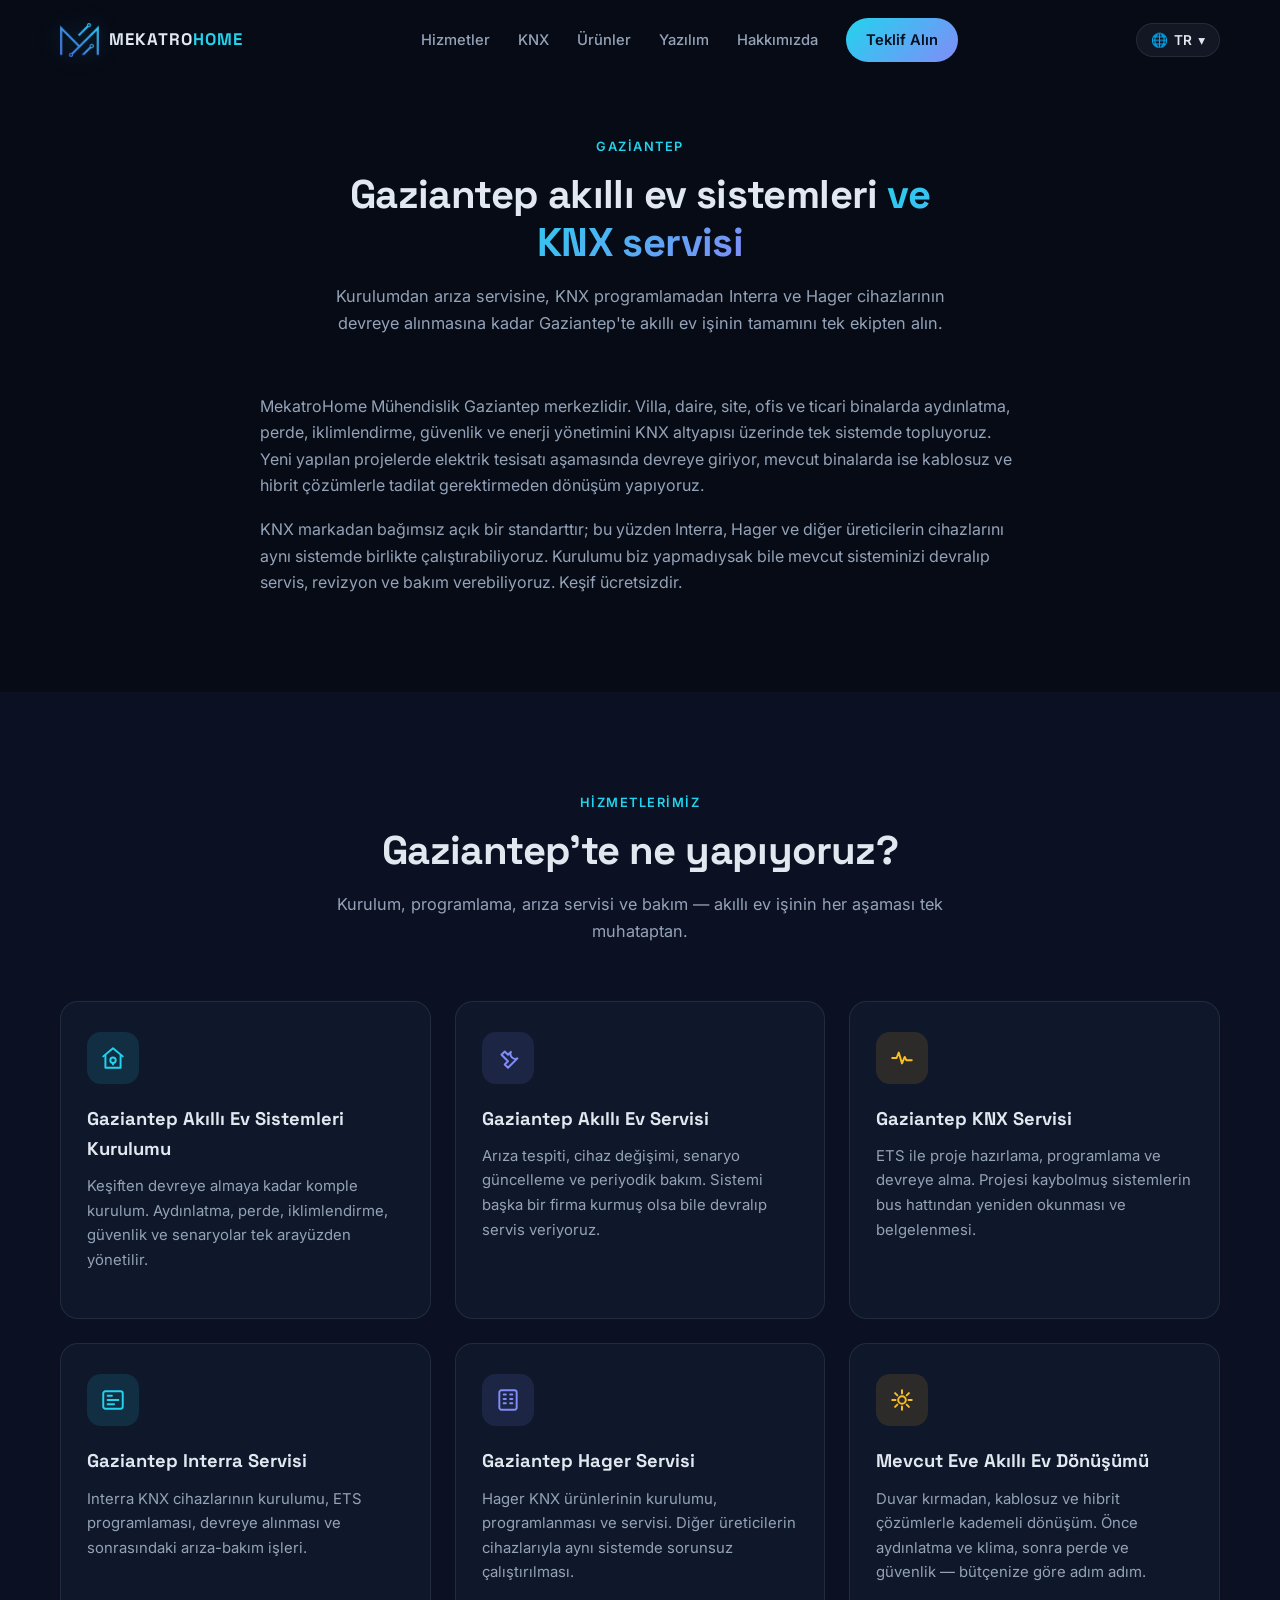
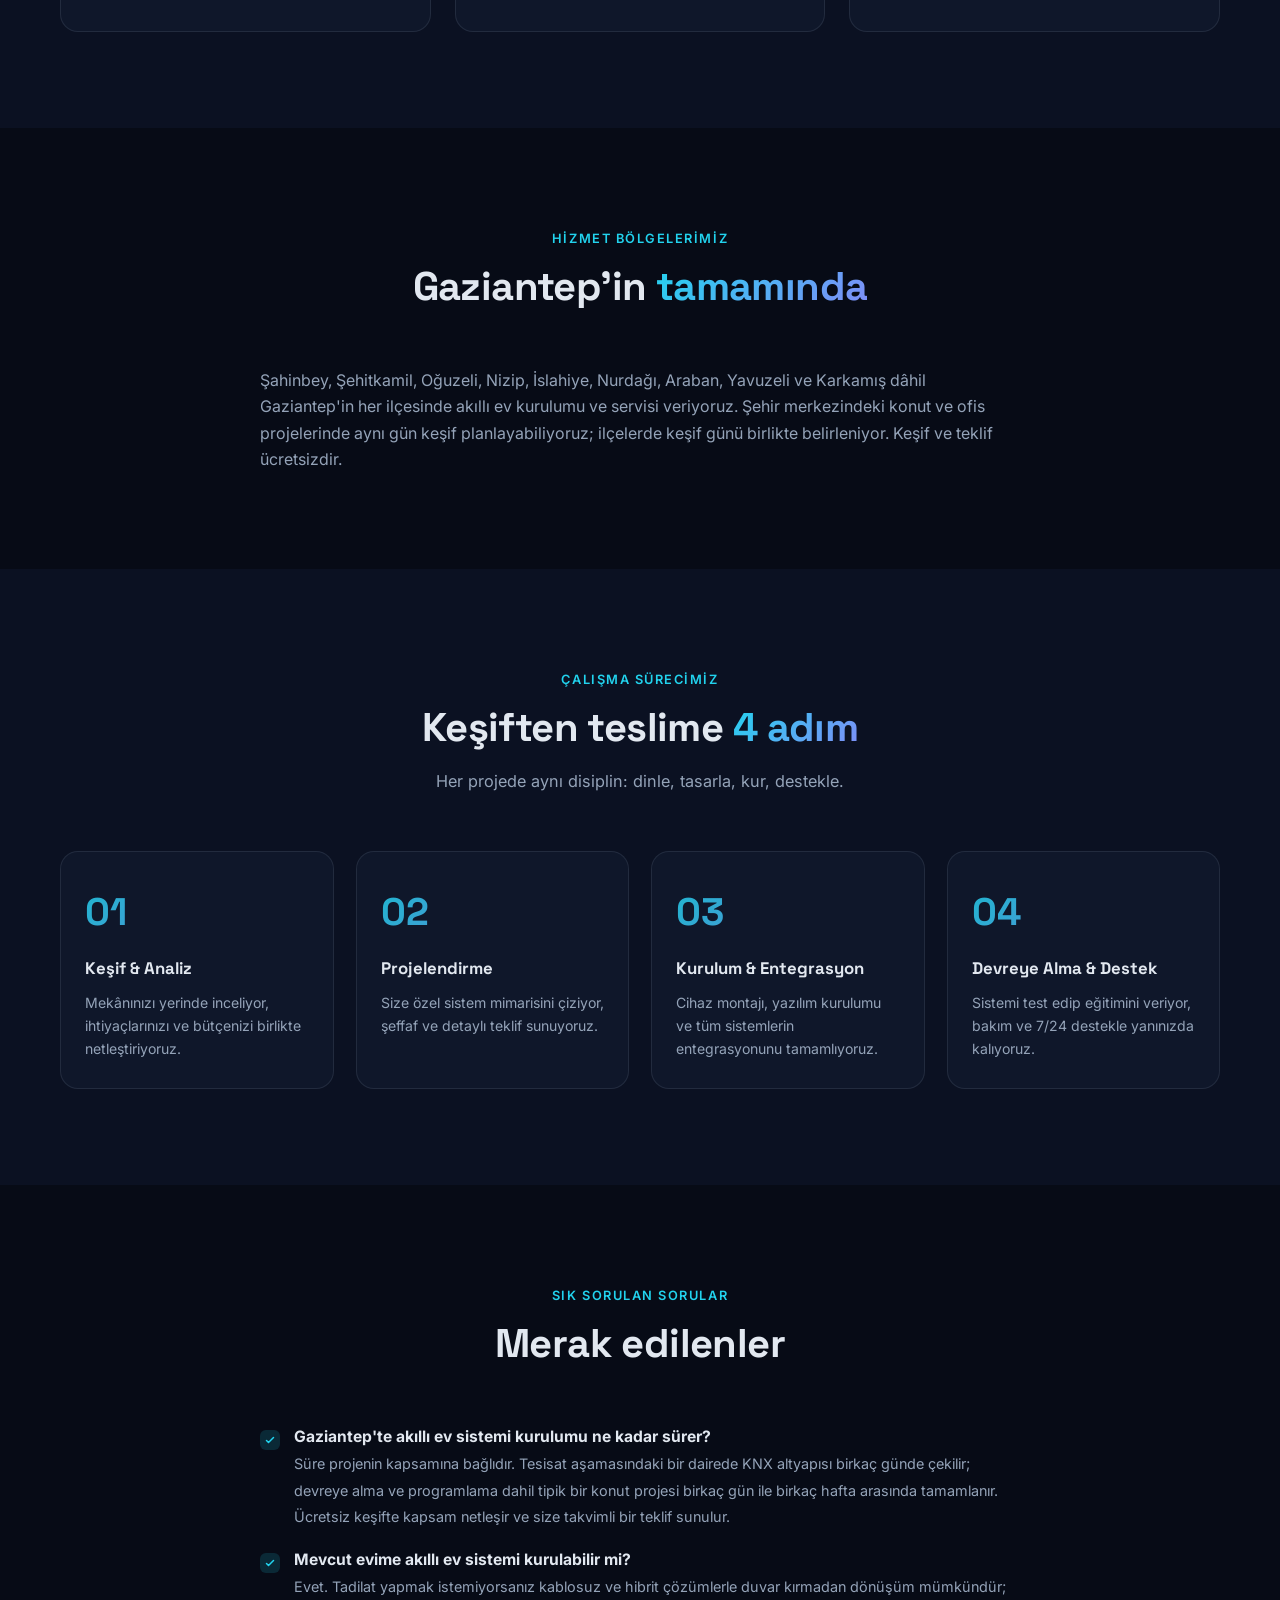
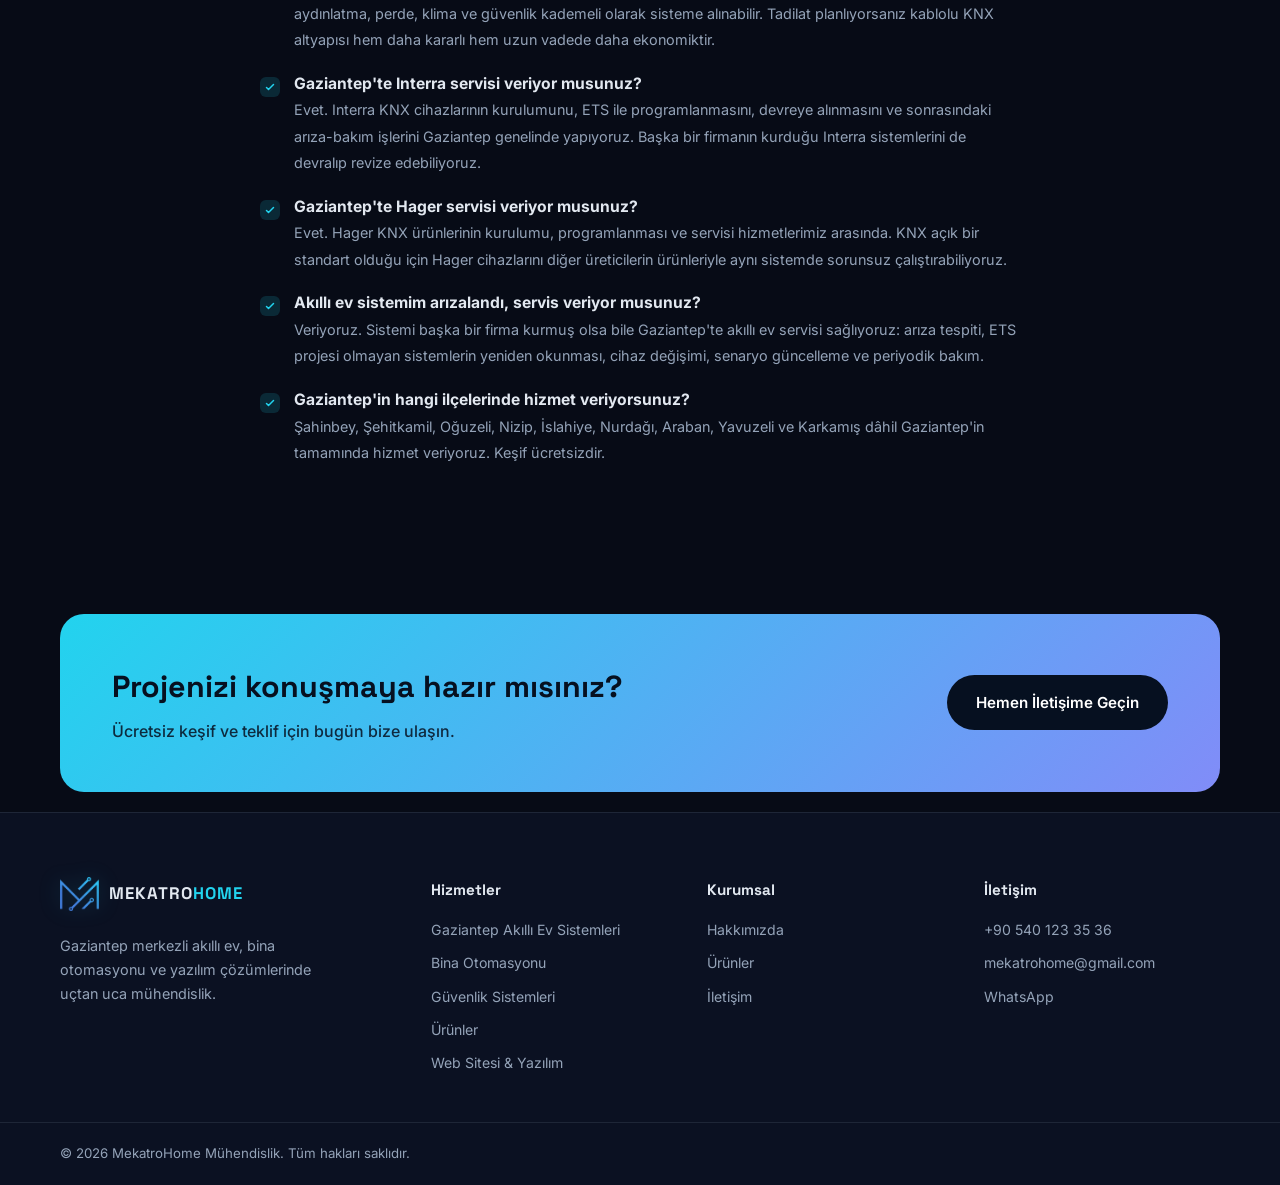
==== gaziantep-akilli-ev.html @ 6a914a9c "Gaziantep akıllı ev ve KNX servisi iniş sayfası eklendi Hedef aramalar: "gaziantep akıllı ev sisteml" ====
<!DOCTYPE html>
<html lang="tr" data-title-key="gae.metaTitle" data-desc-key="gae.metaDesc">
<head>
  <meta charset="UTF-8">
  <meta name="viewport" content="width=device-width, initial-scale=1.0">
  <title>Gaziantep Akıllı Ev Sistemleri | KNX, Interra, Hager Servisi — MekatroHome</title>
  <meta name="description" content="Gaziantep akıllı ev sistemleri kurulumu ve servisi: KNX servisi, Interra servisi, Hager servisi, bina otomasyonu ve mevcut eve akıllı ev dönüşümü. Şahinbey, Şehitkamil, Oğuzeli, Nizip ve tüm Gaziantep'te ücretsiz keşif.">
  <meta name="keywords" content="Gaziantep akıllı ev, Gaziantep akıllı ev sistemleri, Gaziantep akıllı ev servisi, Gaziantep KNX servisi, Gaziantep Interra servisi, Gaziantep Hager servisi, Gaziantep akıllı ev firmaları, Gaziantep KNX, Gaziantep bina otomasyonu, akıllı ev Şahinbey, akıllı ev Şehitkamil">
  <meta name="robots" content="index, follow, max-image-preview:large">
  <meta name="theme-color" content="#070b16">
  <link rel="canonical" href="https://www.mekatrohome.com/gaziantep-akilli-ev.html">

  <link rel="alternate" hreflang="tr" href="https://www.mekatrohome.com/gaziantep-akilli-ev.html">
  <link rel="alternate" hreflang="en" href="https://www.mekatrohome.com/gaziantep-akilli-ev.html?lang=en">
  <link rel="alternate" hreflang="de" href="https://www.mekatrohome.com/gaziantep-akilli-ev.html?lang=de">
  <link rel="alternate" hreflang="ar" href="https://www.mekatrohome.com/gaziantep-akilli-ev.html?lang=ar">
  <link rel="alternate" hreflang="x-default" href="https://www.mekatrohome.com/gaziantep-akilli-ev.html">

  <meta property="og:type" content="website">
  <meta property="og:site_name" content="MekatroHome Mühendislik">
  <meta property="og:title" content="Gaziantep Akıllı Ev Sistemleri | KNX, Interra, Hager Servisi">
  <meta property="og:description" content="Gaziantep'te akıllı ev sistemleri kurulumu ve servisi. KNX, Interra ve Hager cihazlarıyla uçtan uca mühendislik; tüm ilçelerde ücretsiz keşif.">
  <meta property="og:url" content="https://www.mekatrohome.com/gaziantep-akilli-ev.html">
  <meta property="og:image" content="https://www.mekatrohome.com/assets/og-image.png">
  <meta name="twitter:card" content="summary_large_image">
  <link rel="icon" type="image/png" href="assets/favicon.png">
  <link rel="preconnect" href="https://fonts.googleapis.com">
  <link rel="preconnect" href="https://fonts.gstatic.com" crossorigin>
  <link href="https://fonts.googleapis.com/css2?family=Inter:wght@400;500;600;700;800&family=Space+Grotesk:wght@500;600;700&display=swap" rel="stylesheet">
  <link rel="stylesheet" href="css/style.css">

  <script type="application/ld+json">
  {
    "@context": "https://schema.org",
    "@graph": [
      {
        "@type": "BreadcrumbList",
        "itemListElement": [
          { "@type": "ListItem", "position": 1, "name": "Ana Sayfa", "item": "https://www.mekatrohome.com/" },
          { "@type": "ListItem", "position": 2, "name": "Gaziantep Akıllı Ev Sistemleri", "item": "https://www.mekatrohome.com/gaziantep-akilli-ev.html" }
        ]
      },
      {
        "@type": "Service",
        "name": "Gaziantep Akıllı Ev Sistemleri ve KNX Servisi",
        "serviceType": "Akıllı ev sistemleri kurulumu ve servisi",
        "description": "Gaziantep'te KNX akıllı ev sistemleri kurulumu, akıllı ev servisi ve bakımı, Interra ve Hager cihazlarının kurulumu ve devreye alınması, bina otomasyonu ve mevcut binalarda akıllı ev dönüşümü.",
        "provider": { "@id": "https://www.mekatrohome.com/#kurulus" },
        "areaServed": [
          { "@type": "City", "name": "Gaziantep" },
          { "@type": "AdministrativeArea", "name": "Şahinbey" },
          { "@type": "AdministrativeArea", "name": "Şehitkamil" },
          { "@type": "AdministrativeArea", "name": "Oğuzeli" },
          { "@type": "AdministrativeArea", "name": "Nizip" },
          { "@type": "AdministrativeArea", "name": "İslahiye" },
          { "@type": "AdministrativeArea", "name": "Nurdağı" },
          { "@type": "AdministrativeArea", "name": "Araban" },
          { "@type": "AdministrativeArea", "name": "Yavuzeli" },
          { "@type": "AdministrativeArea", "name": "Karkamış" }
        ],
        "hasOfferCatalog": {
          "@type": "OfferCatalog",
          "name": "Gaziantep Akıllı Ev Hizmetleri",
          "itemListElement": [
            { "@type": "Offer", "itemOffered": { "@type": "Service", "name": "Gaziantep akıllı ev sistemleri kurulumu" } },
            { "@type": "Offer", "itemOffered": { "@type": "Service", "name": "Gaziantep akıllı ev servisi ve bakımı" } },
            { "@type": "Offer", "itemOffered": { "@type": "Service", "name": "Gaziantep KNX servisi ve ETS programlama" } },
            { "@type": "Offer", "itemOffered": { "@type": "Service", "name": "Gaziantep Interra servisi" } },
            { "@type": "Offer", "itemOffered": { "@type": "Service", "name": "Gaziantep Hager servisi" } },
            { "@type": "Offer", "itemOffered": { "@type": "Service", "name": "Mevcut eve akıllı ev dönüşümü" } }
          ]
        }
      },
      {
        "@type": "FAQPage",
        "mainEntity": [
          {
            "@type": "Question",
            "name": "Gaziantep'te akıllı ev sistemi kurulumu ne kadar sürer?",
            "acceptedAnswer": { "@type": "Answer", "text": "Süre projenin kapsamına bağlıdır. Tesisat aşamasındaki bir dairede KNX altyapısı birkaç günde çekilir; devreye alma ve programlama dahil tipik bir konut projesi birkaç gün ile birkaç hafta arasında tamamlanır. Ücretsiz keşifte kapsam netleşir ve size takvimli bir teklif sunulur." }
          },
          {
            "@type": "Question",
            "name": "Mevcut evime Gaziantep'te akıllı ev sistemi kurulabilir mi?",
            "acceptedAnswer": { "@type": "Answer", "text": "Evet. Tadilat yapmak istemiyorsanız kablosuz ve hibrit çözümlerle duvar kırmadan dönüşüm mümkündür; aydınlatma, perde, klima ve güvenlik kademeli olarak sisteme alınabilir. Tadilat planlıyorsanız kablolu KNX altyapısı hem daha kararlı hem uzun vadede daha ekonomiktir." }
          },
          {
            "@type": "Question",
            "name": "Gaziantep'te Interra servisi veriyor musunuz?",
            "acceptedAnswer": { "@type": "Answer", "text": "Evet. Interra KNX cihazlarının kurulumunu, ETS ile programlanmasını, devreye alınmasını ve sonrasındaki arıza-bakım işlerini Gaziantep genelinde yapıyoruz. Başka bir firmanın kurduğu Interra sistemlerini de devralıp revize edebiliyoruz." }
          },
          {
            "@type": "Question",
            "name": "Gaziantep'te Hager servisi veriyor musunuz?",
            "acceptedAnswer": { "@type": "Answer", "text": "Evet. Hager KNX ürünlerinin kurulumu, programlanması ve servisi hizmetlerimiz arasında. KNX açık bir standart olduğu için Hager cihazlarını diğer üreticilerin ürünleriyle aynı sistemde sorunsuz çalıştırabiliyoruz." }
          },
          {
            "@type": "Question",
            "name": "Akıllı ev sistemim arızalandı, servis veriyor musunuz?",
            "acceptedAnswer": { "@type": "Answer", "text": "Veriyoruz. Sistemi başka bir firma kurmuş olsa bile Gaziantep'te akıllı ev servisi sağlıyoruz: arıza tespiti, ETS projesi olmayan sistemlerin yeniden okunması, cihaz değişimi, senaryo güncelleme ve periyodik bakım." }
          },
          {
            "@type": "Question",
            "name": "Gaziantep'in hangi ilçelerinde hizmet veriyorsunuz?",
            "acceptedAnswer": { "@type": "Answer", "text": "Şahinbey, Şehitkamil, Oğuzeli, Nizip, İslahiye, Nurdağı, Araban, Yavuzeli ve Karkamış dâhil Gaziantep'in tamamında hizmet veriyoruz. Keşif ücretsizdir." }
          }
        ]
      }
    ]
  }
  </script>
</head>
<body>

  <!-- ============ HEADER ============ -->
  <header class="header" id="header">
    <div class="container header__inner">
      <a href="index.html" class="logo" aria-label="MekatroHome ana sayfa">
        <img class="logo__img" src="assets/logo-mark.png" alt="MekatroHome logosu">
        <span class="logo__text">MEKATRO<em>HOME</em></span>
      </a>
      <nav class="nav" id="nav" aria-label="Ana menü">
        <a href="index.html#hizmetler" class="nav__link" data-i18n="nav.hizmetler">Hizmetler</a>
        <a href="index.html#knx" class="nav__link" data-i18n="nav.knx">KNX</a>
        <a href="urunler.html" class="nav__link" data-i18n="nav.urunler">Ürünler</a>
        <a href="index.html#yazilim" class="nav__link" data-i18n="nav.yazilim">Yazılım</a>
        <a href="hakkimizda.html" class="nav__link" data-i18n="nav.hakkimizda">Hakkımızda</a>
        <a href="iletisim.html" class="nav__link nav__link--cta" data-i18n="nav.teklif">Teklif Alın</a>
      </nav>
      <div class="header__right">
        <div class="lang" id="lang">
          <button class="lang__btn" id="langToggle" aria-haspopup="listbox" aria-expanded="false" aria-label="Dil seçin">
            🌐 <span id="langCurrent">TR</span> ▾
          </button>
          <div class="lang__menu" id="langMenu" role="listbox">
            <button class="lang__option active" data-lang="tr" role="option">Türkçe</button>
            <button class="lang__option" data-lang="en" role="option">English</button>
            <button class="lang__option" data-lang="de" role="option">Deutsch</button>
            <button class="lang__option" data-lang="ar" role="option">العربية</button>
          </div>
        </div>
        <button class="nav-toggle" id="navToggle" aria-label="Menüyü aç/kapat" aria-expanded="false">
          <span></span><span></span><span></span>
        </button>
      </div>
    </div>
  </header>

  <main>
    <!-- Giriş -->
    <section class="section section--first">
      <div class="container">
        <div class="section__head reveal">
          <span class="section__tag" data-i18n="gae.tag">Gaziantep</span>
          <h1 class="section__title"><span data-i18n="gae.t1">Gaziantep akıllı ev sistemleri</span> <span class="text-gradient" data-i18n="gae.t2">ve KNX servisi</span></h1>
          <p class="section__desc" data-i18n="gae.lead">
            Kurulumdan arıza servisine, KNX programlamadan Interra ve Hager cihazlarının
            devreye alınmasına kadar Gaziantep'te akıllı ev işinin tamamını tek ekipten alın.
          </p>
        </div>

        <div class="about-text reveal">
          <p data-i18n="gae.p1">
            MekatroHome Mühendislik Gaziantep merkezlidir. Villa, daire, site, ofis ve ticari
            binalarda aydınlatma, perde, iklimlendirme, güvenlik ve enerji yönetimini KNX
            altyapısı üzerinde tek sistemde topluyoruz. Yeni yapılan projelerde elektrik
            tesisatı aşamasında devreye giriyor, mevcut binalarda ise kablosuz ve hibrit
            çözümlerle tadilat gerektirmeden dönüşüm yapıyoruz.
          </p>
          <p data-i18n="gae.p2">
            KNX markadan bağımsız açık bir standarttır; bu yüzden Interra, Hager ve diğer
            üreticilerin cihazlarını aynı sistemde birlikte çalıştırabiliyoruz. Kurulumu biz
            yapmadıysak bile mevcut sisteminizi devralıp servis, revizyon ve bakım
            verebiliyoruz. Keşif ücretsizdir.
          </p>
        </div>
      </div>
    </section>

    <!-- Hizmetler -->
    <section class="section section--alt">
      <div class="container">
        <div class="section__head reveal">
          <span class="section__tag" data-i18n="gae.htag">Hizmetlerimiz</span>
          <h2 class="section__title"><span data-i18n="gae.ht1">Gaziantep'te ne yapıyoruz?</span></h2>
          <p class="section__desc" data-i18n="gae.hdesc">
            Kurulum, programlama, arıza servisi ve bakım — akıllı ev işinin her aşaması
            tek muhataptan.
          </p>
        </div>

        <div class="cards-grid">
          <article class="card reveal">
            <div class="card__icon card__icon--cyan">
              <svg viewBox="0 0 24 24" fill="none" stroke="currentColor" stroke-width="1.8" stroke-linecap="round" stroke-linejoin="round"><path d="M3 10.5 12 3l9 7.5"/><path d="M5 9.5V21h14V9.5"/><circle cx="12" cy="14" r="2.5"/><path d="M12 16.5V18"/></svg>
            </div>
            <h3 class="card__title" data-i18n="gae.k1t">Gaziantep Akıllı Ev Sistemleri Kurulumu</h3>
            <p class="card__desc" data-i18n="gae.k1d">
              Keşiften devreye almaya kadar komple kurulum. Aydınlatma, perde, iklimlendirme,
              güvenlik ve senaryolar tek arayüzden yönetilir.
            </p>
          </article>

          <article class="card reveal">
            <div class="card__icon card__icon--indigo">
              <svg viewBox="0 0 24 24" fill="none" stroke="currentColor" stroke-width="1.8" stroke-linecap="round" stroke-linejoin="round"><path d="M14.7 6.3a4.5 4.5 0 0 0 6 6L15 18l-3 3-3-3 3-3-6-6 3-3 3 3 2.7-2.7Z"/></svg>
            </div>
            <h3 class="card__title" data-i18n="gae.k2t">Gaziantep Akıllı Ev Servisi</h3>
            <p class="card__desc" data-i18n="gae.k2d">
              Arıza tespiti, cihaz değişimi, senaryo güncelleme ve periyodik bakım. Sistemi
              başka bir firma kurmuş olsa bile devralıp servis veriyoruz.
            </p>
          </article>

          <article class="card reveal">
            <div class="card__icon card__icon--amber">
              <svg viewBox="0 0 24 24" fill="none" stroke="currentColor" stroke-width="1.8" stroke-linecap="round" stroke-linejoin="round"><path d="M3 12h4l2-5 3 10 2.5-6 1.5 3h5"/></svg>
            </div>
            <h3 class="card__title" data-i18n="gae.k3t">Gaziantep KNX Servisi</h3>
            <p class="card__desc" data-i18n="gae.k3d">
              ETS ile proje hazırlama, programlama ve devreye alma. Projesi kaybolmuş
              sistemlerin bus hattından yeniden okunması ve belgelenmesi.
            </p>
          </article>

          <article class="card reveal">
            <div class="card__icon card__icon--cyan">
              <svg viewBox="0 0 24 24" fill="none" stroke="currentColor" stroke-width="1.8" stroke-linecap="round" stroke-linejoin="round"><rect x="3" y="4" width="18" height="16" rx="2"/><path d="M7 8h4M7 12h10M7 16h6"/></svg>
            </div>
            <h3 class="card__title" data-i18n="gae.k4t">Gaziantep Interra Servisi</h3>
            <p class="card__desc" data-i18n="gae.k4d">
              Interra KNX cihazlarının kurulumu, ETS programlaması, devreye alınması ve
              sonrasındaki arıza-bakım işleri.
            </p>
          </article>

          <article class="card reveal">
            <div class="card__icon card__icon--indigo">
              <svg viewBox="0 0 24 24" fill="none" stroke="currentColor" stroke-width="1.8" stroke-linecap="round" stroke-linejoin="round"><rect x="4" y="3" width="16" height="18" rx="2"/><path d="M8 7h2M14 7h2M8 11h2M14 11h2M8 15h2M14 15h2"/></svg>
            </div>
            <h3 class="card__title" data-i18n="gae.k5t">Gaziantep Hager Servisi</h3>
            <p class="card__desc" data-i18n="gae.k5d">
              Hager KNX ürünlerinin kurulumu, programlanması ve servisi. Diğer üreticilerin
              cihazlarıyla aynı sistemde sorunsuz çalıştırılması.
            </p>
          </article>

          <article class="card reveal">
            <div class="card__icon card__icon--amber">
              <svg viewBox="0 0 24 24" fill="none" stroke="currentColor" stroke-width="1.8" stroke-linecap="round" stroke-linejoin="round"><path d="M12 3v3M12 18v3M5.6 5.6l2.1 2.1M16.3 16.3l2.1 2.1M3 12h3M18 12h3M5.6 18.4l2.1-2.1M16.3 7.7l2.1-2.1"/><circle cx="12" cy="12" r="3.5"/></svg>
            </div>
            <h3 class="card__title" data-i18n="gae.k6t">Mevcut Eve Akıllı Ev Dönüşümü</h3>
            <p class="card__desc" data-i18n="gae.k6d">
              Duvar kırmadan, kablosuz ve hibrit çözümlerle kademeli dönüşüm. Önce aydınlatma
              ve klima, sonra perde ve güvenlik — bütçenize göre adım adım.
            </p>
          </article>
        </div>
      </div>
    </section>

    <!-- Hizmet bölgeleri -->
    <section class="section">
      <div class="container">
        <div class="section__head reveal">
          <span class="section__tag" data-i18n="gae.btag">Hizmet Bölgelerimiz</span>
          <h2 class="section__title"><span data-i18n="gae.bt1">Gaziantep'in</span> <span class="text-gradient" data-i18n="gae.bt2">tamamında</span></h2>
        </div>
        <div class="about-text reveal">
          <p data-i18n="gae.bdesc">
            Şahinbey, Şehitkamil, Oğuzeli, Nizip, İslahiye, Nurdağı, Araban, Yavuzeli ve
            Karkamış dâhil Gaziantep'in her ilçesinde akıllı ev kurulumu ve servisi
            veriyoruz. Şehir merkezindeki konut ve ofis projelerinde aynı gün keşif
            planlayabiliyoruz; ilçelerde keşif günü birlikte belirleniyor. Keşif ve
            teklif ücretsizdir.
          </p>
        </div>
      </div>
    </section>

    <!-- Süreç -->
    <section class="section section--alt">
      <div class="container">
        <div class="section__head reveal">
          <span class="section__tag" data-i18n="sur.tag">Çalışma Sürecimiz</span>
          <h2 class="section__title"><span data-i18n="sur.t1">Keşiften teslime</span> <span class="text-gradient" data-i18n="sur.t2">4 adım</span></h2>
          <p class="section__desc" data-i18n="sur.desc">Her projede aynı disiplin: dinle, tasarla, kur, destekle.</p>
        </div>
        <div class="steps">
          <div class="step reveal"><span class="step__num">01</span><h3 class="step__title" data-i18n="sur.s1t">Keşif &amp; Analiz</h3><p class="step__desc" data-i18n="sur.s1d">Mekânınızı yerinde inceliyor, ihtiyaçlarınızı ve bütçenizi birlikte netleştiriyoruz.</p></div>
          <div class="step reveal"><span class="step__num">02</span><h3 class="step__title" data-i18n="sur.s2t">Projelendirme</h3><p class="step__desc" data-i18n="sur.s2d">Size özel sistem mimarisini çiziyor, şeffaf ve detaylı teklif sunuyoruz.</p></div>
          <div class="step reveal"><span class="step__num">03</span><h3 class="step__title" data-i18n="sur.s3t">Kurulum &amp; Entegrasyon</h3><p class="step__desc" data-i18n="sur.s3d">Cihaz montajı, yazılım kurulumu ve tüm sistemlerin entegrasyonunu tamamlıyoruz.</p></div>
          <div class="step reveal"><span class="step__num">04</span><h3 class="step__title" data-i18n="sur.s4t">Devreye Alma &amp; Destek</h3><p class="step__desc" data-i18n="sur.s4d">Sistemi test edip eğitimini veriyor, bakım ve 7/24 destekle yanınızda kalıyoruz.</p></div>
        </div>
      </div>
    </section>

    <!-- SSS -->
    <section class="section">
      <div class="container">
        <div class="section__head reveal">
          <span class="section__tag" data-i18n="gae.ftag">Sık Sorulan Sorular</span>
          <h2 class="section__title"><span data-i18n="gae.ft1">Merak edilenler</span></h2>
        </div>
        <div class="about-text reveal">
          <ul class="feature-list">
            <li>
              <strong data-i18n="gae.q1">Gaziantep'te akıllı ev sistemi kurulumu ne kadar sürer?</strong>
              <span data-i18n="gae.a1">Süre projenin kapsamına bağlıdır. Tesisat aşamasındaki bir dairede KNX altyapısı birkaç günde çekilir; devreye alma ve programlama dahil tipik bir konut projesi birkaç gün ile birkaç hafta arasında tamamlanır. Ücretsiz keşifte kapsam netleşir ve size takvimli bir teklif sunulur.</span>
            </li>
            <li>
              <strong data-i18n="gae.q2">Mevcut evime akıllı ev sistemi kurulabilir mi?</strong>
              <span data-i18n="gae.a2">Evet. Tadilat yapmak istemiyorsanız kablosuz ve hibrit çözümlerle duvar kırmadan dönüşüm mümkündür; aydınlatma, perde, klima ve güvenlik kademeli olarak sisteme alınabilir. Tadilat planlıyorsanız kablolu KNX altyapısı hem daha kararlı hem uzun vadede daha ekonomiktir.</span>
            </li>
            <li>
              <strong data-i18n="gae.q3">Gaziantep'te Interra servisi veriyor musunuz?</strong>
              <span data-i18n="gae.a3">Evet. Interra KNX cihazlarının kurulumunu, ETS ile programlanmasını, devreye alınmasını ve sonrasındaki arıza-bakım işlerini Gaziantep genelinde yapıyoruz. Başka bir firmanın kurduğu Interra sistemlerini de devralıp revize edebiliyoruz.</span>
            </li>
            <li>
              <strong data-i18n="gae.q4">Gaziantep'te Hager servisi veriyor musunuz?</strong>
              <span data-i18n="gae.a4">Evet. Hager KNX ürünlerinin kurulumu, programlanması ve servisi hizmetlerimiz arasında. KNX açık bir standart olduğu için Hager cihazlarını diğer üreticilerin ürünleriyle aynı sistemde sorunsuz çalıştırabiliyoruz.</span>
            </li>
            <li>
              <strong data-i18n="gae.q5">Akıllı ev sistemim arızalandı, servis veriyor musunuz?</strong>
              <span data-i18n="gae.a5">Veriyoruz. Sistemi başka bir firma kurmuş olsa bile Gaziantep'te akıllı ev servisi sağlıyoruz: arıza tespiti, ETS projesi olmayan sistemlerin yeniden okunması, cihaz değişimi, senaryo güncelleme ve periyodik bakım.</span>
            </li>
            <li>
              <strong data-i18n="gae.q6">Gaziantep'in hangi ilçelerinde hizmet veriyorsunuz?</strong>
              <span data-i18n="gae.a6">Şahinbey, Şehitkamil, Oğuzeli, Nizip, İslahiye, Nurdağı, Araban, Yavuzeli ve Karkamış dâhil Gaziantep'in tamamında hizmet veriyoruz. Keşif ücretsizdir.</span>
            </li>
          </ul>
        </div>
      </div>
    </section>

    <!-- CTA -->
    <section class="cta-band reveal">
      <div class="container cta-band__inner">
        <div>
          <h2 data-i18n="cta.t">Projenizi konuşmaya hazır mısınız?</h2>
          <p data-i18n="cta.d">Ücretsiz keşif ve teklif için bugün bize ulaşın.</p>
        </div>
        <a href="iletisim.html" class="btn btn--light" data-i18n="cta.btn">Hemen İletişime Geçin</a>
      </div>
    </section>
  </main>

  <!-- ============ FOOTER ============ -->
  <footer class="footer">
    <div class="container footer__inner">
      <div class="footer__brand">
        <a href="index.html" class="logo">
          <img class="logo__img" src="assets/logo-mark.png" alt="MekatroHome logosu">
          <span class="logo__text">MEKATRO<em>HOME</em></span>
        </a>
        <p data-i18n="foot.desc">Gaziantep merkezli akıllı ev, bina otomasyonu ve yazılım çözümlerinde uçtan uca mühendislik.</p>
      </div>

      <div class="footer__col">
        <h4 data-i18n="foot.h1">Hizmetler</h4>
        <a href="gaziantep-akilli-ev.html" data-i18n="foot.l1">Gaziantep Akıllı Ev Sistemleri</a>
        <a href="index.html#hizmetler" data-i18n="foot.l2">Bina Otomasyonu</a>
        <a href="index.html#hizmetler" data-i18n="foot.l3">Güvenlik Sistemleri</a>
        <a href="urunler.html" data-i18n="nav.urunler">Ürünler</a>
        <a href="index.html#yazilim" data-i18n="foot.l5">Web Sitesi &amp; Yazılım</a>
      </div>

      <div class="footer__col">
        <h4 data-i18n="foot.h2">Kurumsal</h4>
        <a href="hakkimizda.html" data-i18n="nav.hakkimizda">Hakkımızda</a>
        <a href="urunler.html" data-i18n="nav.urunler">Ürünler</a>
        <a href="iletisim.html" data-i18n="foot.k3">İletişim</a>
      </div>

      <div class="footer__col">
        <h4 data-i18n="foot.h3">İletişim</h4>
        <a href="tel:+905401233536">+90 540 123 35 36</a>
        <a href="mailto:mekatrohome@gmail.com?subject=MekatroHome%20-%20%C4%B0leti%C5%9Fim">mekatrohome@gmail.com</a>
        <a href="https://wa.me/905401233536" target="_blank" rel="noopener">WhatsApp</a>
      </div>
    </div>
    <div class="footer__bottom">
      <div class="container">
        <span>© <span id="year"></span> MekatroHome Mühendislik. <span data-i18n="foot.rights">Tüm hakları saklıdır.</span></span>
      </div>
    </div>
  </footer>

  <script src="js/i18n.js"></script>
  <script src="js/main.js"></script>
</body>
</html>
---- css/style.css ----
/* ============================================================
   MEKATRO HOME — Site stilleri
   Tema: koyu, premium, teknoloji odaklı
   ============================================================ */

:root {
  --bg: #070b16;
  --bg-alt: #0b1122;
  --surface: #0f172a;
  --surface-2: #131c33;
  --border: rgba(148, 163, 184, 0.14);
  --text: #e2e8f0;
  --text-muted: #94a3b8;
  --cyan: #22d3ee;
  --indigo: #818cf8;
  --amber: #fbbf24;
  --grad: linear-gradient(135deg, #22d3ee 0%, #818cf8 100%);
  --radius: 18px;
  --font-body: "Inter", system-ui, -apple-system, "Segoe UI", sans-serif;
  --font-display: "Space Grotesk", "Inter", system-ui, sans-serif;
  --shadow: 0 20px 50px rgba(2, 6, 23, 0.55);
}

* { margin: 0; padding: 0; box-sizing: border-box; }

html { scroll-behavior: smooth; }

body {
  font-family: var(--font-body);
  background: var(--bg);
  color: var(--text);
  line-height: 1.65;
  -webkit-font-smoothing: antialiased;
  overflow-x: hidden;
}

img, svg { max-width: 100%; display: block; }

a { color: inherit; text-decoration: none; }

.container {
  width: min(1160px, 92%);
  margin-inline: auto;
}

.text-gradient {
  background: var(--grad);
  -webkit-background-clip: text;
  background-clip: text;
  color: transparent;
}

/* ---------- Butonlar ---------- */
.btn {
  display: inline-flex;
  align-items: center;
  justify-content: center;
  gap: 8px;
  padding: 14px 28px;
  border-radius: 999px;
  font-weight: 600;
  font-size: 0.95rem;
  border: 1px solid transparent;
  cursor: pointer;
  transition: transform 0.2s ease, box-shadow 0.2s ease, background 0.2s ease;
}

.btn--primary {
  background: var(--grad);
  color: #061020;
  box-shadow: 0 8px 30px rgba(34, 211, 238, 0.28);
}
.btn--primary:hover { transform: translateY(-2px); box-shadow: 0 12px 40px rgba(34, 211, 238, 0.4); }

.btn--ghost {
  border-color: var(--border);
  color: var(--text);
  background: rgba(148, 163, 184, 0.06);
}
.btn--ghost:hover { background: rgba(148, 163, 184, 0.12); transform: translateY(-2px); }

.btn--light { background: #061020; color: #fff; }
.btn--light:hover { transform: translateY(-2px); }

.btn--full { width: 100%; }

/* ---------- Header ---------- */
.header {
  position: fixed;
  inset-inline: 0;
  top: 0;
  z-index: 100;
  padding: 18px 0;
  transition: background 0.3s ease, padding 0.3s ease, box-shadow 0.3s ease;
}
.header.scrolled {
  background: rgba(7, 11, 22, 0.85);
  backdrop-filter: blur(14px);
  -webkit-backdrop-filter: blur(14px);
  padding: 12px 0;
  box-shadow: 0 10px 30px rgba(2, 6, 23, 0.5);
  border-bottom: 1px solid var(--border);
}

.header__inner {
  display: flex;
  align-items: center;
  justify-content: space-between;
  gap: 24px;
}

.logo { display: inline-flex; align-items: center; gap: 10px; }
.logo__icon { width: 36px; height: 36px; }
.logo__text {
  font-family: var(--font-display);
  font-weight: 700;
  letter-spacing: 0.06em;
  font-size: 1.05rem;
}
.logo__text em { font-style: normal; color: var(--cyan); }

.nav { display: flex; align-items: center; gap: 28px; }
.nav__link {
  font-size: 0.92rem;
  font-weight: 500;
  color: var(--text-muted);
  transition: color 0.2s ease;
}
.nav__link:hover { color: var(--text); }
.nav__link--cta {
  color: #061020;
  background: var(--grad);
  padding: 10px 20px;
  border-radius: 999px;
  font-weight: 600;
}
.nav__link--cta:hover { color: #061020; box-shadow: 0 8px 24px rgba(34, 211, 238, 0.35); }

.nav-toggle {
  display: none;
  flex-direction: column;
  gap: 5px;
  background: none;
  border: 0;
  cursor: pointer;
  padding: 6px;
}
.nav-toggle span {
  width: 24px; height: 2px;
  background: var(--text);
  border-radius: 2px;
  transition: transform 0.25s ease, opacity 0.25s ease;
}
.nav-toggle.open span:nth-child(1) { transform: translateY(7px) rotate(45deg); }
.nav-toggle.open span:nth-child(2) { opacity: 0; }
.nav-toggle.open span:nth-child(3) { transform: translateY(-7px) rotate(-45deg); }

/* ---------- Hero ---------- */
.hero {
  position: relative;
  padding: 160px 0 90px;
  overflow: hidden;
}

.hero__grid-bg {
  position: absolute;
  inset: 0;
  background-image:
    linear-gradient(rgba(148, 163, 184, 0.05) 1px, transparent 1px),
    linear-gradient(90deg, rgba(148, 163, 184, 0.05) 1px, transparent 1px);
  background-size: 48px 48px;
  mask-image: radial-gradient(ellipse 90% 70% at 50% 30%, #000 40%, transparent 100%);
  -webkit-mask-image: radial-gradient(ellipse 90% 70% at 50% 30%, #000 40%, transparent 100%);
}

.hero__glow {
  position: absolute;
  border-radius: 50%;
  filter: blur(110px);
  opacity: 0.35;
  pointer-events: none;
}
.hero__glow--1 { width: 480px; height: 480px; background: #164e63; top: -140px; left: -120px; }
.hero__glow--2 { width: 420px; height: 420px; background: #312e81; bottom: -160px; right: -100px; }

.hero__inner {
  position: relative;
  display: grid;
  grid-template-columns: 1.05fr 0.95fr;
  gap: 48px;
  align-items: center;
}

.badge {
  display: inline-flex;
  align-items: center;
  gap: 8px;
  font-size: 0.82rem;
  font-weight: 500;
  color: var(--cyan);
  border: 1px solid rgba(34, 211, 238, 0.3);
  background: rgba(34, 211, 238, 0.07);
  padding: 7px 14px;
  border-radius: 999px;
  margin-bottom: 22px;
}
.badge__dot {
  width: 7px; height: 7px;
  border-radius: 50%;
  background: var(--cyan);
  animation: blink 1.8s ease-in-out infinite;
}

.hero__title {
  font-family: var(--font-display);
  font-size: clamp(2.3rem, 5vw, 3.6rem);
  line-height: 1.12;
  font-weight: 700;
  letter-spacing: -0.02em;
  margin-bottom: 20px;
}

.hero__desc {
  color: var(--text-muted);
  font-size: 1.08rem;
  max-width: 520px;
  margin-bottom: 32px;
}

.hero__actions { display: flex; flex-wrap: wrap; gap: 14px; margin-bottom: 48px; }

.hero__stats {
  display: flex;
  gap: 44px;
  flex-wrap: wrap;
}
.stat__num, .stat__plus {
  font-family: var(--font-display);
  font-size: 2rem;
  font-weight: 700;
  color: var(--text);
}
.stat__plus { color: var(--cyan); }
.stat__label { display: block; color: var(--text-muted); font-size: 0.85rem; margin-top: 2px; }

/* Hero görseli */
.hero__visual { position: relative; }
.smart-house { position: relative; }
.smart-house__svg { width: 100%; height: auto; filter: drop-shadow(0 20px 40px rgba(34, 211, 238, 0.12)); }

.float-card {
  position: absolute;
  display: flex;
  align-items: center;
  gap: 12px;
  background: rgba(15, 23, 42, 0.9);
  border: 1px solid var(--border);
  border-radius: 14px;
  padding: 12px 16px;
  box-shadow: var(--shadow);
  backdrop-filter: blur(10px);
  -webkit-backdrop-filter: blur(10px);
  animation: floaty 5s ease-in-out infinite;
}
.float-card strong { display: block; font-size: 0.92rem; }
.float-card small { color: var(--text-muted); font-size: 0.75rem; }
.float-card__icon { font-size: 1.3rem; }
.float-card--1 { top: 8%; right: -4%; animation-delay: 0s; }
.float-card--2 { bottom: 24%; left: -6%; animation-delay: 1.4s; }
.float-card--3 { bottom: -4%; right: 6%; animation-delay: 2.8s; }

.switch {
  width: 36px; height: 20px;
  border-radius: 999px;
  background: rgba(148, 163, 184, 0.3);
  position: relative;
  flex-shrink: 0;
}
.switch::after {
  content: "";
  position: absolute;
  top: 2px; left: 2px;
  width: 16px; height: 16px;
  border-radius: 50%;
  background: #fff;
  transition: transform 0.2s ease;
}
.switch--on { background: var(--cyan); }
.switch--on::after { transform: translateX(16px); }

.dot-live {
  width: 10px; height: 10px;
  border-radius: 50%;
  background: #34d399;
  box-shadow: 0 0 0 0 rgba(52, 211, 153, 0.6);
  animation: livePulse 2s ease-out infinite;
  flex-shrink: 0;
}

/* SVG animasyonları */
.pulse-node { animation: nodePulse 2.4s ease-in-out infinite; transform-origin: center; transform-box: fill-box; }
.pulse-soft { animation: softGlow 3.2s ease-in-out infinite; }
.wifi-arc { animation: blink 2.2s ease-in-out infinite; }
.dash-anim { animation: dashMove 2.5s linear infinite; }
.delay-1 { animation-delay: 0.5s; }
.delay-2 { animation-delay: 1s; }
.delay-3 { animation-delay: 1.5s; }

@keyframes nodePulse { 0%, 100% { transform: scale(1); opacity: 1; } 50% { transform: scale(1.5); opacity: 0.6; } }
@keyframes softGlow { 0%, 100% { opacity: 0.5; } 50% { opacity: 1; } }
@keyframes blink { 0%, 100% { opacity: 1; } 50% { opacity: 0.35; } }
@keyframes dashMove { to { stroke-dashoffset: -20; } }
@keyframes floaty { 0%, 100% { transform: translateY(0); } 50% { transform: translateY(-12px); } }
@keyframes livePulse {
  0% { box-shadow: 0 0 0 0 rgba(52, 211, 153, 0.55); }
  70% { box-shadow: 0 0 0 10px rgba(52, 211, 153, 0); }
  100% { box-shadow: 0 0 0 0 rgba(52, 211, 153, 0); }
}

/* ---------- Section genel ---------- */
.section { padding: 96px 0; }
.section--alt { background: var(--bg-alt); }

.section__head {
  text-align: center;
  max-width: 640px;
  margin: 0 auto 56px;
}
.section__tag {
  display: inline-block;
  font-size: 0.8rem;
  font-weight: 600;
  letter-spacing: 0.12em;
  text-transform: uppercase;
  color: var(--cyan);
  margin-bottom: 14px;
}
.section__title {
  font-family: var(--font-display);
  font-size: clamp(1.7rem, 3.6vw, 2.5rem);
  font-weight: 700;
  letter-spacing: -0.015em;
  line-height: 1.2;
  margin-bottom: 16px;
}
.section__desc { color: var(--text-muted); font-size: 1.02rem; }

/* ---------- Hizmet kartları ---------- */
.cards-grid {
  display: grid;
  grid-template-columns: repeat(3, 1fr);
  gap: 24px;
}

.card {
  background: var(--surface);
  border: 1px solid var(--border);
  border-radius: var(--radius);
  padding: 30px 26px;
  transition: transform 0.25s ease, border-color 0.25s ease, box-shadow 0.25s ease;
}
.card:hover {
  transform: translateY(-6px);
  border-color: rgba(34, 211, 238, 0.35);
  box-shadow: 0 24px 50px rgba(2, 6, 23, 0.6);
}

.card__icon {
  width: 52px; height: 52px;
  border-radius: 14px;
  display: grid;
  place-items: center;
  margin-bottom: 20px;
}
.card__icon svg { width: 26px; height: 26px; }
.card__icon--cyan { background: rgba(34, 211, 238, 0.12); color: var(--cyan); }
.card__icon--indigo { background: rgba(129, 140, 248, 0.12); color: var(--indigo); }
.card__icon--amber { background: rgba(251, 191, 36, 0.12); color: var(--amber); }

.card__title { font-family: var(--font-display); font-size: 1.15rem; margin-bottom: 10px; }
.card__desc { color: var(--text-muted); font-size: 0.93rem; margin-bottom: 16px; }

.card__list { list-style: none; display: grid; gap: 8px; }
.card__list li {
  font-size: 0.88rem;
  color: var(--text-muted);
  padding-left: 22px;
  position: relative;
}
.card__list li::before {
  content: "✓";
  position: absolute;
  left: 0;
  color: var(--cyan);
  font-weight: 700;
}

/* ---------- Split bölümler ---------- */
.split {
  display: grid;
  grid-template-columns: 1fr 1fr;
  gap: 64px;
  align-items: center;
}
.split--reverse .split__content { order: 1; }
.split--reverse .split__visual { order: 2; }
.split .section__title, .split .section__desc { text-align: start; }
.split .section__desc { margin-bottom: 28px; }

.feature-list { list-style: none; display: grid; gap: 18px; margin-bottom: 32px; }
.feature-list li {
  padding-left: 34px;
  position: relative;
}
.feature-list li::before {
  content: "";
  position: absolute;
  left: 0; top: 6px;
  width: 20px; height: 20px;
  border-radius: 6px;
  background: rgba(34, 211, 238, 0.15) url('data:image/svg+xml;utf8,<svg xmlns="http://www.w3.org/2000/svg" viewBox="0 0 24 24" fill="none" stroke="%2322d3ee" stroke-width="3" stroke-linecap="round" stroke-linejoin="round"><path d="M5 13l4 4L19 7"/></svg>') center/12px no-repeat;
}
.feature-list strong { display: block; font-size: 0.98rem; }
.feature-list span { color: var(--text-muted); font-size: 0.9rem; }

/* Telefon mockup */
.phone {
  width: min(300px, 80%);
  margin-inline: auto;
  background: #0b1120;
  border: 1px solid rgba(148, 163, 184, 0.25);
  border-radius: 38px;
  padding: 14px;
  box-shadow: var(--shadow), 0 0 80px rgba(34, 211, 238, 0.08);
  position: relative;
  animation: floaty 6s ease-in-out infinite;
}
.phone__notch {
  width: 110px; height: 22px;
  background: #0b1120;
  border-radius: 0 0 14px 14px;
  position: absolute;
  top: 14px; left: 50%;
  transform: translateX(-50%);
  z-index: 2;
  border: 1px solid rgba(148, 163, 184, 0.15);
  border-top: 0;
}
.phone__screen {
  background: linear-gradient(170deg, #101a33 0%, #0a1224 100%);
  border-radius: 26px;
  padding: 40px 16px 20px;
  display: grid;
  gap: 14px;
}

.app-head small { color: var(--text-muted); font-size: 0.75rem; display: block; }
.app-head strong { font-family: var(--font-display); font-size: 1.02rem; }

.app-tiles {
  display: grid;
  grid-template-columns: 1fr 1fr;
  gap: 10px;
}
.app-tile {
  background: rgba(148, 163, 184, 0.07);
  border: 1px solid var(--border);
  border-radius: 14px;
  padding: 12px;
}
.app-tile--on {
  background: rgba(34, 211, 238, 0.1);
  border-color: rgba(34, 211, 238, 0.35);
}
.app-tile span { font-size: 1.15rem; display: block; margin-bottom: 4px; }
.app-tile strong { font-size: 0.82rem; display: block; }
.app-tile small { color: var(--text-muted); font-size: 0.7rem; }

.app-scene {
  background: rgba(129, 140, 248, 0.1);
  border: 1px solid rgba(129, 140, 248, 0.3);
  border-radius: 14px;
  padding: 12px 14px;
}
.app-scene small { color: var(--text-muted); font-size: 0.7rem; display: block; }
.app-scene strong { font-size: 0.9rem; display: block; margin: 2px 0 8px; }
.app-scene__bar {
  display: block;
  height: 6px;
  border-radius: 999px;
  background: rgba(148, 163, 184, 0.15);
  overflow: hidden;
}
.app-scene__bar i {
  display: block;
  height: 100%;
  width: 70%;
  border-radius: inherit;
  background: var(--grad);
}

.app-energy {
  background: rgba(148, 163, 184, 0.06);
  border: 1px solid var(--border);
  border-radius: 14px;
  padding: 12px 14px;
}
.app-energy small { color: var(--text-muted); font-size: 0.7rem; display: block; margin-bottom: 8px; }
.app-energy__bars {
  display: flex;
  align-items: flex-end;
  gap: 6px;
  height: 44px;
}
.app-energy__bars i {
  flex: 1;
  border-radius: 4px 4px 0 0;
  background: linear-gradient(to top, rgba(34, 211, 238, 0.35), var(--cyan));
}

/* Kod penceresi */
.code-window {
  background: #0b1120;
  border: 1px solid var(--border);
  border-radius: 16px;
  overflow: hidden;
  box-shadow: var(--shadow);
  font-size: 0.85rem;
}
.code-window__bar {
  display: flex;
  align-items: center;
  gap: 7px;
  padding: 12px 16px;
  background: rgba(148, 163, 184, 0.06);
  border-bottom: 1px solid var(--border);
}
.code-window__bar i {
  width: 11px; height: 11px;
  border-radius: 50%;
  background: rgba(148, 163, 184, 0.3);
}
.code-window__bar i:nth-child(1) { background: #f87171; }
.code-window__bar i:nth-child(2) { background: #fbbf24; }
.code-window__bar i:nth-child(3) { background: #34d399; }
.code-window__bar span { margin-left: 8px; color: var(--text-muted); font-size: 0.75rem; }
.code-window__body {
  padding: 20px;
  overflow-x: auto;
  font-family: "SFMono-Regular", Consolas, "Liberation Mono", monospace;
  line-height: 1.8;
  color: #cbd5e1;
}
.c-kw { color: #c084fc; }
.c-fn { color: #22d3ee; }
.c-var { color: #e2e8f0; }
.c-str { color: #86efac; }
.c-num { color: #fbbf24; }
.c-cm { color: #64748b; font-style: italic; }

/* Mini kartlar (yazılım) */
.mini-cards {
  display: grid;
  grid-template-columns: 1fr 1fr;
  gap: 14px;
  margin-bottom: 30px;
}
.mini-card {
  background: var(--surface);
  border: 1px solid var(--border);
  border-radius: 14px;
  padding: 16px;
  transition: border-color 0.2s ease, transform 0.2s ease;
}
.mini-card:hover { border-color: rgba(34, 211, 238, 0.35); transform: translateY(-3px); }
.mini-card strong { display: block; font-size: 0.93rem; margin-bottom: 5px; }
.mini-card span { color: var(--text-muted); font-size: 0.83rem; }

/* ---------- Süreç ---------- */
.steps {
  display: grid;
  grid-template-columns: repeat(4, 1fr);
  gap: 22px;
}
.step {
  background: var(--surface);
  border: 1px solid var(--border);
  border-radius: var(--radius);
  padding: 28px 24px;
  position: relative;
  transition: transform 0.25s ease, border-color 0.25s ease;
}
.step:hover { transform: translateY(-6px); border-color: rgba(129, 140, 248, 0.4); }
.step__num {
  font-family: var(--font-display);
  font-size: 2.4rem;
  font-weight: 700;
  background: var(--grad);
  -webkit-background-clip: text;
  background-clip: text;
  color: transparent;
  opacity: 0.85;
  display: block;
  margin-bottom: 12px;
}
.step__title { font-family: var(--font-display); font-size: 1.05rem; margin-bottom: 8px; }
.step__desc { color: var(--text-muted); font-size: 0.88rem; }

/* ---------- Neden Biz ---------- */
.why-grid {
  display: grid;
  grid-template-columns: repeat(3, 1fr);
  gap: 22px;
}
.why {
  border: 1px solid var(--border);
  border-radius: var(--radius);
  padding: 26px 24px;
  background: linear-gradient(160deg, rgba(148, 163, 184, 0.05), transparent 60%);
  transition: transform 0.25s ease, border-color 0.25s ease;
}
.why:hover { transform: translateY(-5px); border-color: rgba(34, 211, 238, 0.3); }
.why__icon { font-size: 1.8rem; display: block; margin-bottom: 14px; }
.why h3 { font-family: var(--font-display); font-size: 1.05rem; margin-bottom: 8px; }
.why p { color: var(--text-muted); font-size: 0.9rem; }

/* ---------- CTA bant ---------- */
.cta-band {
  margin: 20px 0;
}
.cta-band__inner {
  background: var(--grad);
  border-radius: 24px;
  padding: 48px 52px;
  display: flex;
  align-items: center;
  justify-content: space-between;
  gap: 28px;
  flex-wrap: wrap;
  color: #061020;
}
.cta-band h2 { font-family: var(--font-display); font-size: clamp(1.4rem, 3vw, 1.9rem); margin-bottom: 6px; }
.cta-band p { font-weight: 500; opacity: 0.85; }

/* ---------- İletişim ---------- */
.contact-items { display: grid; gap: 14px; }
.contact-item {
  display: flex;
  align-items: center;
  gap: 16px;
  background: var(--surface);
  border: 1px solid var(--border);
  border-radius: 14px;
  padding: 14px 18px;
  transition: border-color 0.2s ease, transform 0.2s ease;
}
.contact-item:hover { border-color: rgba(34, 211, 238, 0.35); transform: translateX(4px); }
.contact-item__icon { font-size: 1.4rem; }
.contact-item small { display: block; color: var(--text-muted); font-size: 0.75rem; }
.contact-item strong { font-size: 0.95rem; }

.form {
  background: var(--surface);
  border: 1px solid var(--border);
  border-radius: var(--radius);
  padding: 30px 28px;
  display: grid;
  gap: 18px;
  box-shadow: var(--shadow);
}
.form__row { display: grid; grid-template-columns: 1fr 1fr; gap: 16px; }
.form__field { display: grid; gap: 7px; }
.form__field span { font-size: 0.85rem; font-weight: 500; color: var(--text-muted); }
.form__field input,
.form__field select,
.form__field textarea {
  background: rgba(148, 163, 184, 0.06);
  border: 1px solid var(--border);
  border-radius: 10px;
  padding: 12px 14px;
  color: var(--text);
  font-family: inherit;
  font-size: 0.92rem;
  outline: none;
  transition: border-color 0.2s ease, box-shadow 0.2s ease;
  width: 100%;
}
.form__field select { appearance: none; cursor: pointer; }
.form__field select option { background: var(--surface); }
.form__field textarea { resize: vertical; min-height: 100px; }
.form__field input:focus,
.form__field select:focus,
.form__field textarea:focus {
  border-color: var(--cyan);
  box-shadow: 0 0 0 3px rgba(34, 211, 238, 0.15);
}
.form__field input::placeholder,
.form__field textarea::placeholder { color: rgba(148, 163, 184, 0.5); }
.form__note { color: #34d399; font-size: 0.88rem; text-align: center; }

/* ---------- Footer ---------- */
.footer {
  border-top: 1px solid var(--border);
  background: var(--bg-alt);
  padding-top: 64px;
}
.footer__inner {
  display: grid;
  grid-template-columns: 1.4fr 1fr 1fr 1fr;
  gap: 40px;
  padding-bottom: 48px;
}
.footer__brand p {
  color: var(--text-muted);
  font-size: 0.9rem;
  margin-top: 16px;
  max-width: 280px;
}
.footer__col { display: grid; gap: 10px; align-content: start; }
.footer__col h4 {
  font-family: var(--font-display);
  font-size: 0.95rem;
  margin-bottom: 6px;
}
.footer__col a {
  color: var(--text-muted);
  font-size: 0.88rem;
  transition: color 0.2s ease;
  width: fit-content;
}
.footer__col a:hover { color: var(--cyan); }

.footer__bottom {
  border-top: 1px solid var(--border);
  padding: 20px 0;
  color: var(--text-muted);
  font-size: 0.83rem;
}

/* ---------- Reveal animasyonu ---------- */
.reveal {
  opacity: 0;
  transform: translateY(28px);
  transition: opacity 0.7s ease, transform 0.7s ease;
}
.reveal.visible { opacity: 1; transform: translateY(0); }

@media (prefers-reduced-motion: reduce) {
  *, *::before, *::after { animation: none !important; transition: none !important; }
  .reveal { opacity: 1; transform: none; }
  html { scroll-behavior: auto; }
}

/* ---------- Responsive ---------- */
@media (max-width: 1024px) {
  .nav {
    position: fixed;
    top: 0; right: 0;
    height: 100dvh;
    width: min(300px, 80vw);
    background: rgba(7, 11, 22, 0.97);
    backdrop-filter: blur(16px);
    -webkit-backdrop-filter: blur(16px);
    flex-direction: column;
    justify-content: center;
    gap: 24px;
    transform: translateX(100%);
    transition: transform 0.3s ease;
    border-left: 1px solid var(--border);
    z-index: 99;
  }
  .nav.open { transform: translateX(0); }
  .nav__link { font-size: 1.05rem; }
  .nav-toggle { display: flex; z-index: 100; }
  [dir="rtl"] .nav {
    right: auto; left: 0;
    transform: translateX(-100%);
    border-left: 0;
    border-right: 1px solid var(--border);
  }
  [dir="rtl"] .nav.open { transform: translateX(0); }

  .hero__inner { grid-template-columns: 1fr; gap: 64px; }
  .hero__visual { max-width: 520px; margin-inline: auto; width: 100%; }
  .cards-grid, .why-grid { grid-template-columns: repeat(2, 1fr); }
  .steps { grid-template-columns: repeat(2, 1fr); }
  .split { grid-template-columns: 1fr; gap: 48px; }
  .split--reverse .split__content { order: 0; }
  .split--reverse .split__visual { order: 1; }
  .footer__inner { grid-template-columns: 1fr 1fr; }
}

@media (max-width: 720px) {
  .hero { padding: 130px 0 70px; }
  .hero__stats { gap: 28px; }
  .section { padding: 68px 0; }
  .cards-grid, .why-grid, .steps { grid-template-columns: 1fr; }
  .products-grid { grid-template-columns: 1fr; max-width: 400px; }
  .form__row { grid-template-columns: 1fr; }
  .mini-cards { grid-template-columns: 1fr; }
  .footer__inner { grid-template-columns: 1fr; gap: 28px; }
  .cta-band__inner { padding: 36px 28px; }

  /* Hero demosu: kartlar üst üste binmesin — ev üstte, kartlar altında dizili */
  .smart-house {
    display: flex;
    flex-direction: column;
    align-items: center;
    gap: 12px;
  }
  .smart-house__svg {
    max-width: 300px;
    margin: 0 auto;
    order: -1;
  }
  .float-card {
    position: static;
    inset: auto;
    width: 100%;
    max-width: 360px;
    animation: none;
    transform: none;
  }
}

/* ---------- Header sağ grup + dil seçici ---------- */
.header__right { display: flex; align-items: center; gap: 12px; }

.lang { position: relative; }
.lang__btn {
  display: inline-flex;
  align-items: center;
  gap: 6px;
  background: rgba(148, 163, 184, 0.08);
  border: 1px solid var(--border);
  color: var(--text);
  border-radius: 999px;
  padding: 8px 14px;
  font-family: inherit;
  font-size: 0.85rem;
  font-weight: 600;
  cursor: pointer;
  transition: background 0.2s ease, border-color 0.2s ease;
}
.lang__btn:hover { background: rgba(148, 163, 184, 0.15); border-color: rgba(34, 211, 238, 0.35); }
.lang__menu {
  position: absolute;
  top: calc(100% + 8px);
  inset-inline-end: 0;
  background: var(--surface);
  border: 1px solid var(--border);
  border-radius: 12px;
  padding: 6px;
  display: none;
  min-width: 150px;
  z-index: 120;
  box-shadow: var(--shadow);
}
.lang__menu.open { display: grid; }
.lang__option {
  background: none;
  border: 0;
  color: var(--text-muted);
  padding: 9px 12px;
  text-align: start;
  border-radius: 8px;
  cursor: pointer;
  font-family: inherit;
  font-size: 0.9rem;
  transition: background 0.15s ease, color 0.15s ease;
}
.lang__option:hover { background: rgba(148, 163, 184, 0.1); color: var(--text); }
.lang__option.active { color: var(--cyan); font-weight: 600; }

/* ---------- KNX bölümü ---------- */
.knx-panel {
  background: #0b1120;
  border: 1px solid var(--border);
  border-radius: 16px;
  padding: 22px;
  box-shadow: var(--shadow);
}
.knx-svg { width: 100%; height: auto; }
.knx-status {
  display: flex;
  align-items: center;
  gap: 10px;
  margin-top: 14px;
  color: var(--text-muted);
  font-size: 0.85rem;
}

/* ---------- RTL (Arapça) desteği ---------- */
[dir="rtl"] .card__list li { padding-left: 0; padding-right: 22px; }
[dir="rtl"] .card__list li::before { left: auto; right: 0; }
[dir="rtl"] .feature-list li { padding-left: 0; padding-right: 34px; }
[dir="rtl"] .feature-list li::before { left: auto; right: 0; }
[dir="rtl"] .contact-item:hover { transform: translateX(-4px); }
[dir="rtl"] .code-window__bar span { margin-left: 0; margin-right: 8px; }
[dir="rtl"] .code-window__body { direction: ltr; text-align: left; }

/* ---------- Logo görseli ---------- */
.logo__img {
  height: 34px;
  width: auto;
  filter: drop-shadow(0 0 10px rgba(34, 211, 238, 0.25));
}

/* ---------- Ürünler ---------- */
.products-grid {
  display: grid;
  grid-template-columns: repeat(2, 1fr);
  gap: 24px;
  max-width: 900px;
  margin: 0 auto;
}
.product-card {
  background: #0b1120;
  border: 1px solid var(--border);
  border-radius: 20px;
  padding: 36px 30px;
  text-align: center;
  box-shadow: var(--shadow);
  position: relative;
  overflow: hidden;
  display: flex;
  flex-direction: column;
  align-items: center;
  transition: transform 0.25s ease, border-color 0.25s ease;
}
.product-card:hover { transform: translateY(-6px); border-color: rgba(34, 211, 238, 0.35); }
.product-card::before {
  content: "";
  position: absolute;
  inset: -40%;
  background: radial-gradient(circle at 50% 20%, rgba(34, 211, 238, 0.13), transparent 60%);
  pointer-events: none;
}
.product-card__icon {
  width: min(150px, 55%);
  border-radius: 22%;
  box-shadow: 0 18px 50px rgba(2, 6, 23, 0.65);
  position: relative;
  animation: floaty 6s ease-in-out infinite;
}
.product-card__name {
  font-family: var(--font-display);
  font-size: 1.3rem;
  margin: 20px 0 4px;
  position: relative;
}
.product-card__sub { color: var(--cyan); font-size: 0.9rem; font-weight: 600; position: relative; }
.product-card__desc {
  color: var(--text-muted);
  font-size: 0.92rem;
  margin: 14px 0 20px;
  position: relative;
}
.product-card__badges {
  display: flex;
  justify-content: center;
  gap: 8px;
  margin-bottom: 24px;
  flex-wrap: wrap;
  position: relative;
}
.product-card .btn { position: relative; margin-top: auto; }
.pill {
  border: 1px solid var(--border);
  background: rgba(148, 163, 184, 0.07);
  border-radius: 999px;
  padding: 7px 16px;
  font-size: 0.85rem;
  font-weight: 600;
}

/* ---------- Hero etkileşimli demo ---------- */
@keyframes spin { to { transform: rotate(360deg); } }

#fanBlades, #alarmBeams {
  transform-box: fill-box;
  transform-origin: center;
}
.smart-house.fan-on #fanBlades { animation: spin 0.9s linear infinite; }
.smart-house:not(.fan-on) #fanBlades ellipse { fill: rgba(148, 163, 184, 0.5); }
.smart-house.alarm-on #alarmBeams { animation: spin 1.4s linear infinite; }
.smart-house:not(.alarm-on) #alarmBeams { opacity: 0; }
#lampGlow { transition: opacity 0.35s ease; }
#alarmBeams { transition: opacity 0.3s ease; }

.float-card--btn { cursor: pointer; user-select: none; -webkit-user-select: none; }
.float-card--btn:hover { border-color: rgba(34, 211, 238, 0.45); }
.float-card--btn:focus-visible { outline: 2px solid var(--cyan); outline-offset: 2px; }

.float-card input[type="range"] {
  display: block;
  width: 110px;
  margin-top: 8px;
  accent-color: var(--cyan);
  cursor: pointer;
}

.form__hint { color: var(--text-muted); font-size: 0.78rem; text-align: center; }

/* ---------- İç sayfalar (Ürünler / Hakkımızda / İletişim) ---------- */
.section--first { padding-top: 132px; }
.nav__link--active { color: var(--cyan); }
.page-hero__lead {
  color: var(--text-muted);
  font-size: 1.05rem;
  max-width: 640px;
  margin: 0 auto;
}
.about-text {
  max-width: 760px;
  margin: 0 auto;
  display: grid;
  gap: 18px;
}
.about-text p { color: var(--text-muted); }
.about-stats {
  display: flex;
  justify-content: center;
  gap: 56px;
  flex-wrap: wrap;
  margin-top: 44px;
}
.about-stats .stat { text-align: center; }
@media (max-width: 720px) {
  .section--first { padding-top: 112px; }
  .about-stats { gap: 32px; }
}

/* Ürün kartında birden fazla mağaza butonu */
.product-card__stores { display: grid; gap: 8px; width: 100%; margin-top: auto; }
.product-card__stores .btn { margin-top: 0; }
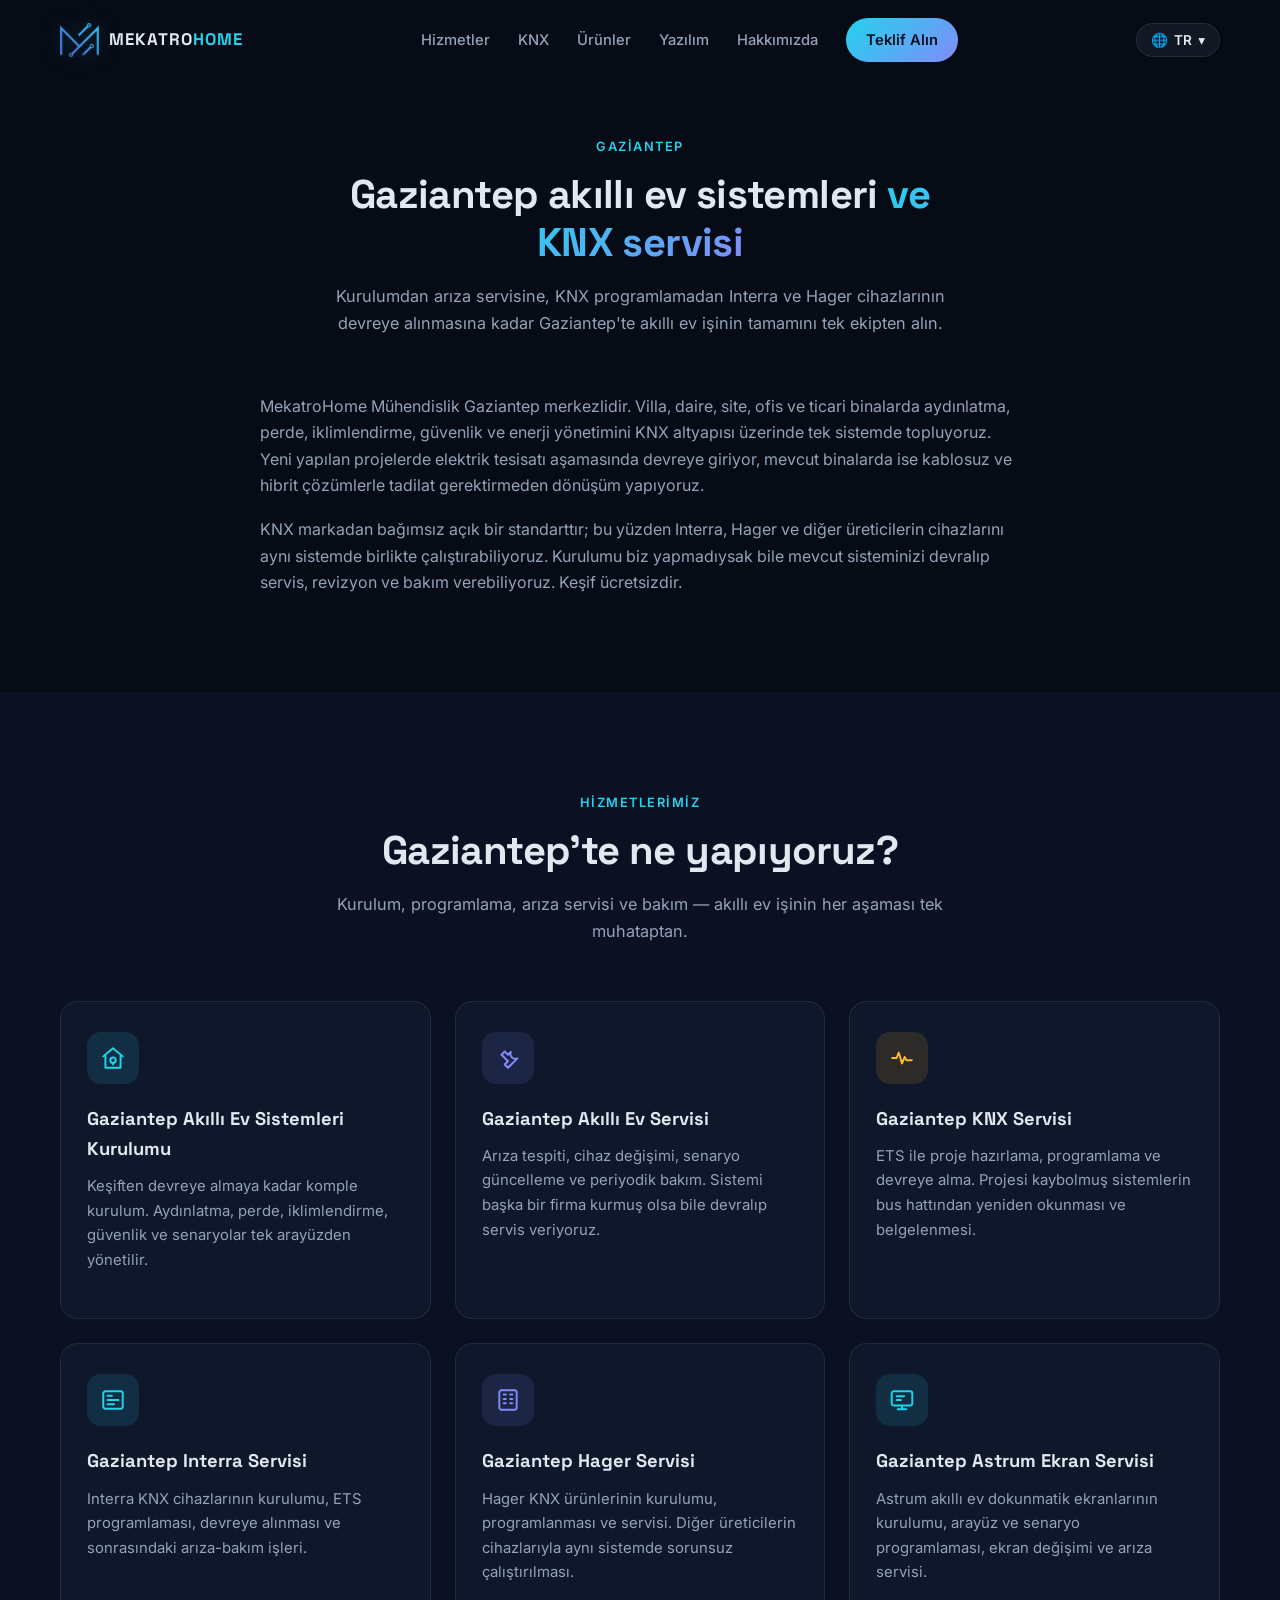
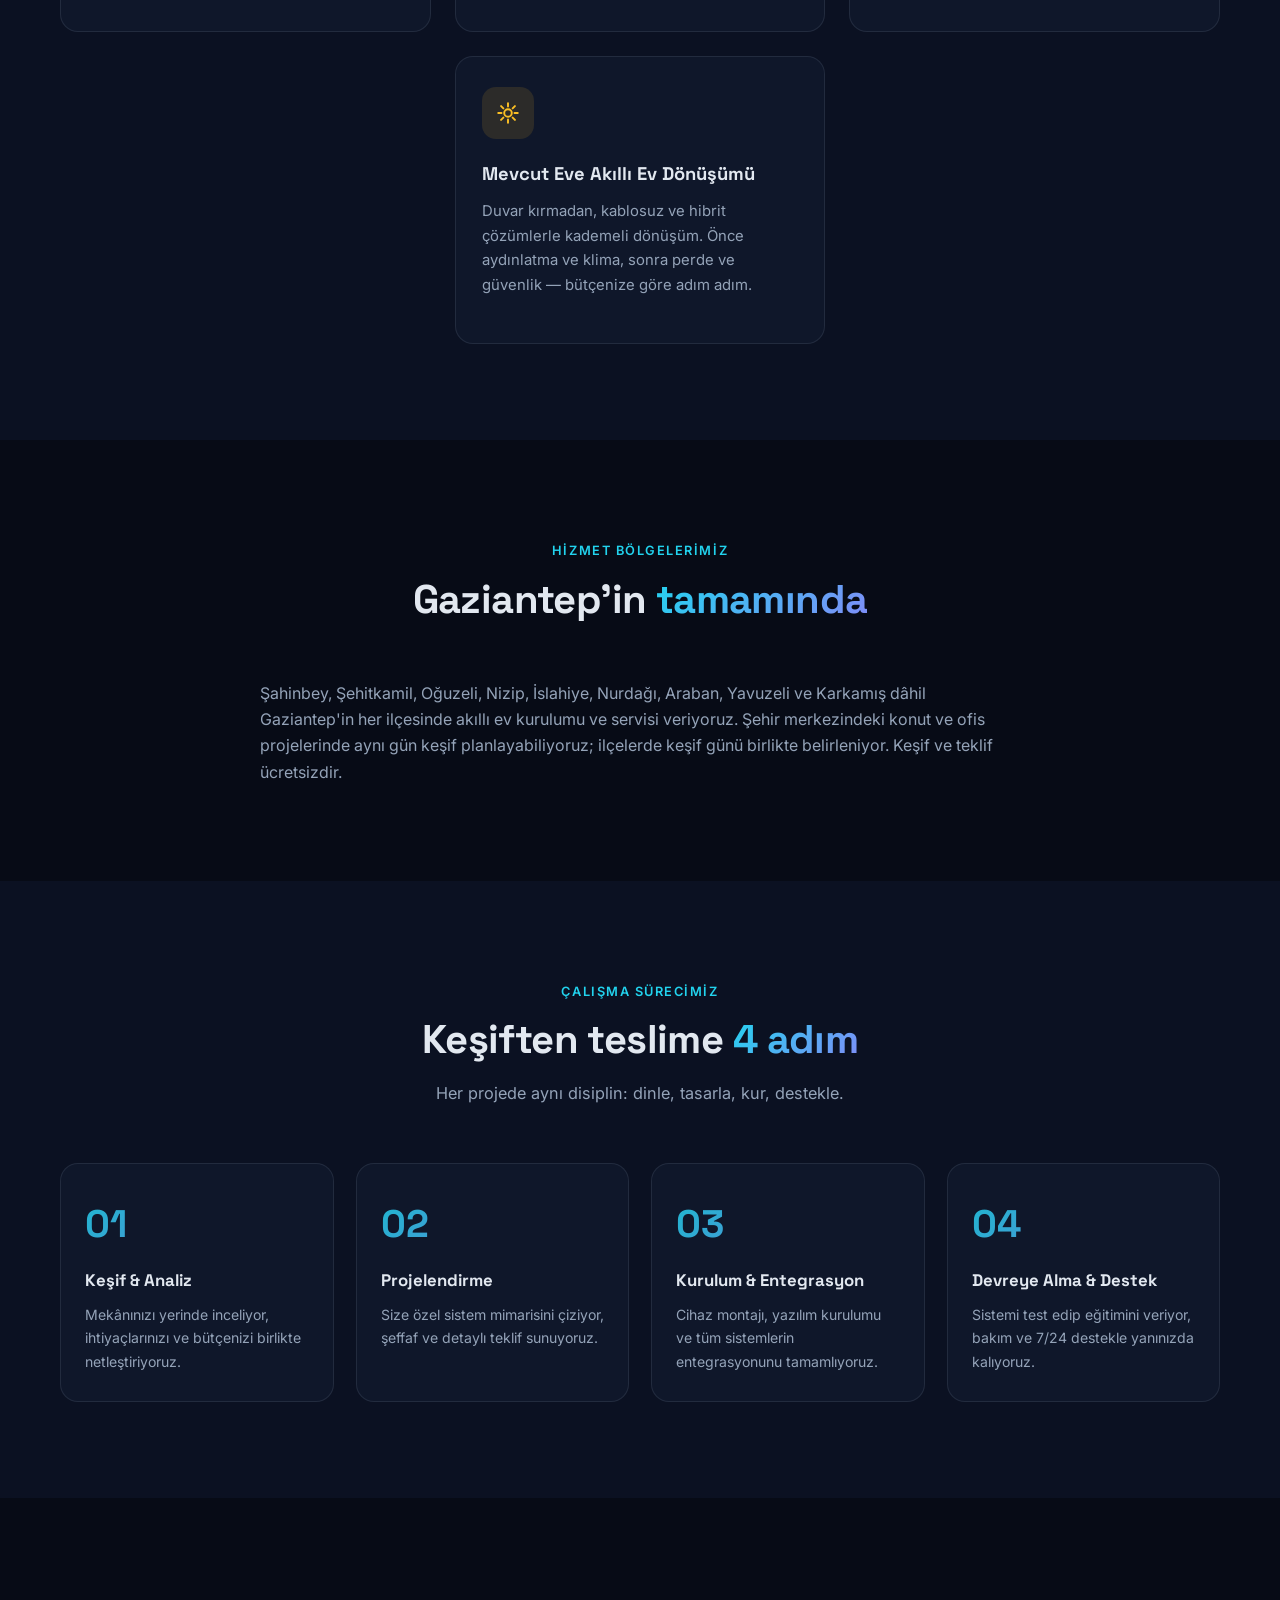
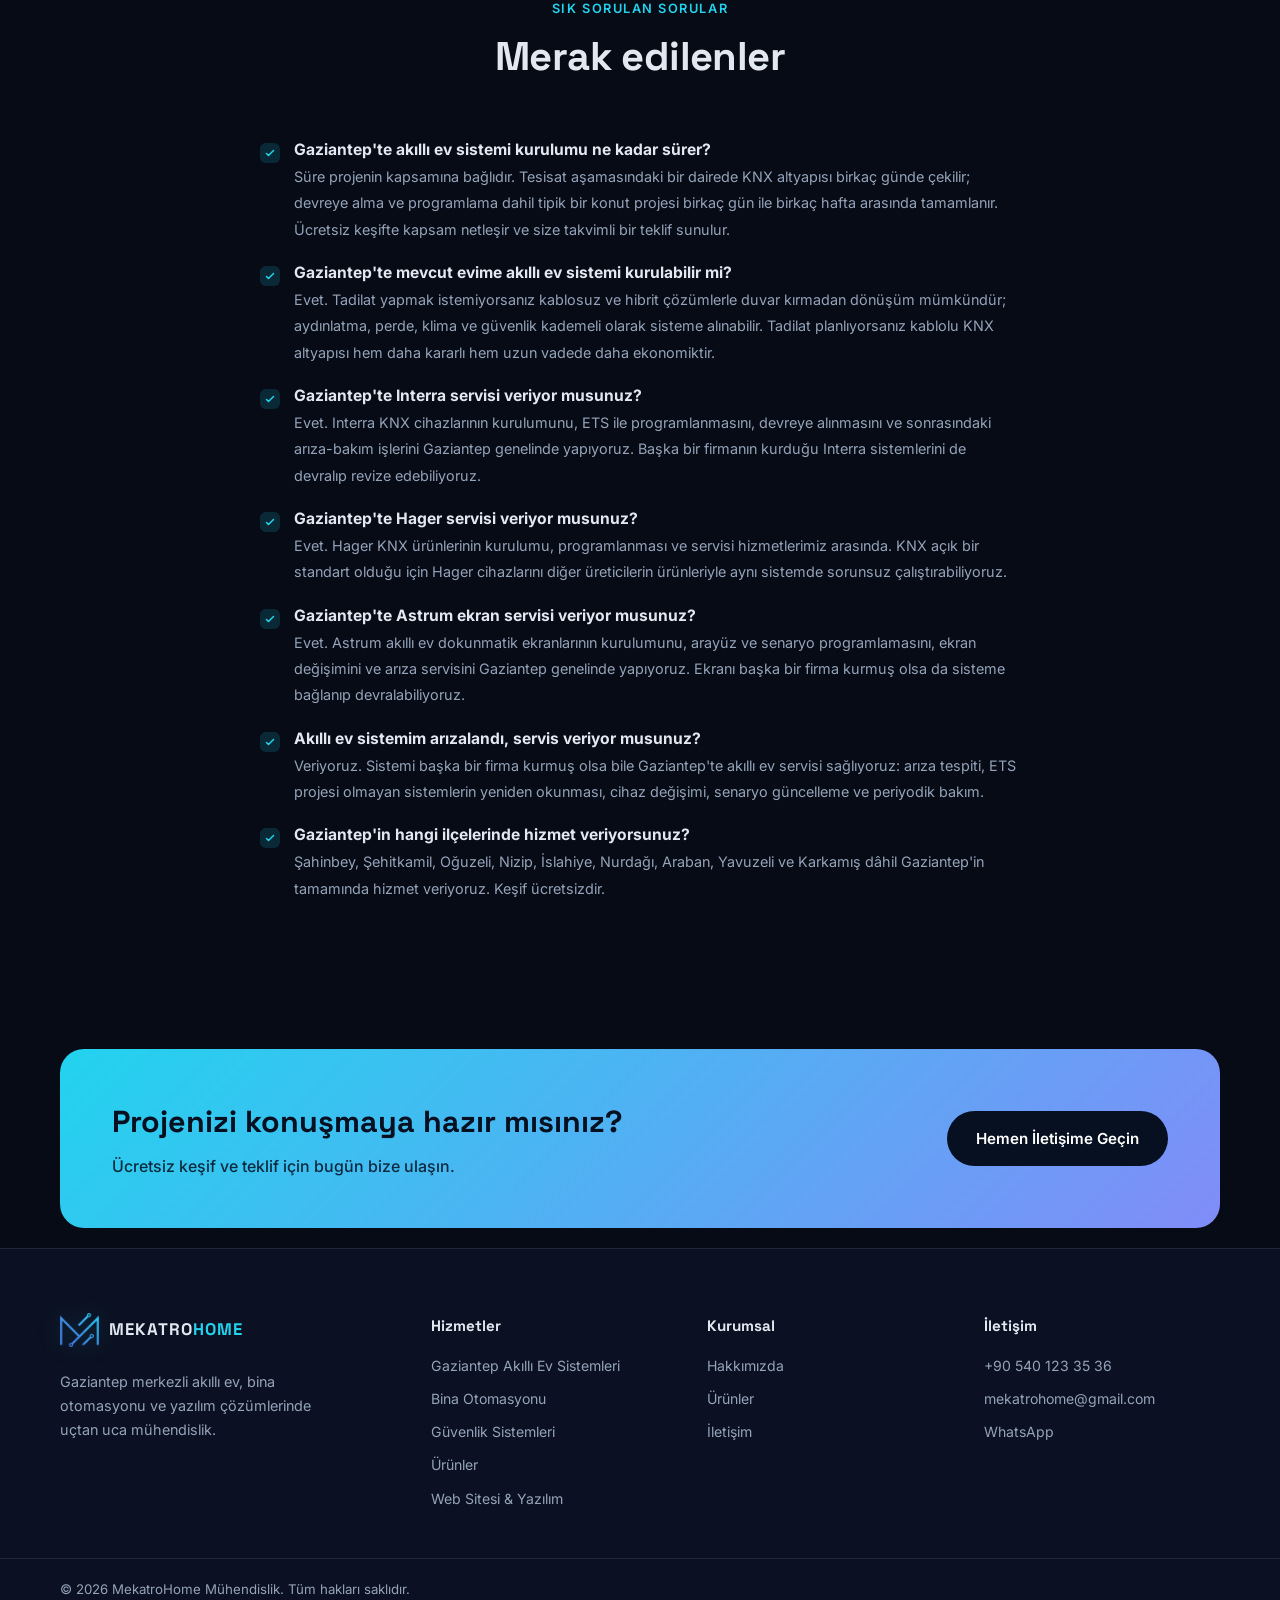
==== commit e18b631f: "Gaziantep Astrum ekran servisi kartı ve SSS sorusu eklendi - gaziantep-akilli-ev.html'e yedinci hizm" ====
--- a/gaziantep-akilli-ev.html
+++ b/gaziantep-akilli-ev.html
@@ -3,9 +3,9 @@
 <head>
   <meta charset="UTF-8">
   <meta name="viewport" content="width=device-width, initial-scale=1.0">
-  <title>Gaziantep Akıllı Ev Sistemleri | KNX, Interra, Hager Servisi — MekatroHome</title>
-  <meta name="description" content="Gaziantep akıllı ev sistemleri kurulumu ve servisi: KNX servisi, Interra servisi, Hager servisi, bina otomasyonu ve mevcut eve akıllı ev dönüşümü. Şahinbey, Şehitkamil, Oğuzeli, Nizip ve tüm Gaziantep'te ücretsiz keşif.">
-  <meta name="keywords" content="Gaziantep akıllı ev, Gaziantep akıllı ev sistemleri, Gaziantep akıllı ev servisi, Gaziantep KNX servisi, Gaziantep Interra servisi, Gaziantep Hager servisi, Gaziantep akıllı ev firmaları, Gaziantep KNX, Gaziantep bina otomasyonu, akıllı ev Şahinbey, akıllı ev Şehitkamil">
+  <title>Gaziantep Akıllı Ev ve KNX Servisi | Interra, Hager, Astrum — MekatroHome</title>
+  <meta name="description" content="Gaziantep akıllı ev sistemleri kurulumu ve servisi: KNX servisi, Interra servisi, Hager servisi, Astrum ekran servisi, bina otomasyonu ve mevcut eve akıllı ev dönüşümü. Şahinbey, Şehitkamil, Oğuzeli, Nizip ve tüm Gaziantep'te ücretsiz keşif.">
+  <meta name="keywords" content="Gaziantep akıllı ev, Gaziantep akıllı ev sistemleri, Gaziantep akıllı ev servisi, Gaziantep KNX servisi, Gaziantep Interra servisi, Gaziantep Hager servisi, Gaziantep Astrum servisi, Gaziantep Astrum ekran servisi, Astrum ekran değişimi Gaziantep, Gaziantep akıllı ev firmaları, Gaziantep KNX, Gaziantep bina otomasyonu, akıllı ev Şahinbey, akıllı ev Şehitkamil">
   <meta name="robots" content="index, follow, max-image-preview:large">
   <meta name="theme-color" content="#070b16">
   <link rel="canonical" href="https://www.mekatrohome.com/gaziantep-akilli-ev.html">
@@ -18,8 +18,8 @@
 
   <meta property="og:type" content="website">
   <meta property="og:site_name" content="MekatroHome Mühendislik">
-  <meta property="og:title" content="Gaziantep Akıllı Ev Sistemleri | KNX, Interra, Hager Servisi">
-  <meta property="og:description" content="Gaziantep'te akıllı ev sistemleri kurulumu ve servisi. KNX, Interra ve Hager cihazlarıyla uçtan uca mühendislik; tüm ilçelerde ücretsiz keşif.">
+  <meta property="og:title" content="Gaziantep Akıllı Ev ve KNX Servisi | Interra, Hager, Astrum">
+  <meta property="og:description" content="Gaziantep'te akıllı ev sistemleri kurulumu ve servisi. KNX, Interra, Hager ve Astrum cihazlarıyla uçtan uca mühendislik; tüm ilçelerde ücretsiz keşif.">
   <meta property="og:url" content="https://www.mekatrohome.com/gaziantep-akilli-ev.html">
   <meta property="og:image" content="https://www.mekatrohome.com/assets/og-image.png">
   <meta name="twitter:card" content="summary_large_image">
@@ -44,7 +44,7 @@
         "@type": "Service",
         "name": "Gaziantep Akıllı Ev Sistemleri ve KNX Servisi",
         "serviceType": "Akıllı ev sistemleri kurulumu ve servisi",
-        "description": "Gaziantep'te KNX akıllı ev sistemleri kurulumu, akıllı ev servisi ve bakımı, Interra ve Hager cihazlarının kurulumu ve devreye alınması, bina otomasyonu ve mevcut binalarda akıllı ev dönüşümü.",
+        "description": "Gaziantep'te KNX akıllı ev sistemleri kurulumu, akıllı ev servisi ve bakımı, Interra, Hager ve Astrum cihazlarının kurulumu ve devreye alınması, Astrum dokunmatik ekran servisi, bina otomasyonu ve mevcut binalarda akıllı ev dönüşümü.",
         "provider": { "@id": "https://www.mekatrohome.com/#kurulus" },
         "areaServed": [
           { "@type": "City", "name": "Gaziantep" },
@@ -67,6 +67,7 @@
             { "@type": "Offer", "itemOffered": { "@type": "Service", "name": "Gaziantep KNX servisi ve ETS programlama" } },
             { "@type": "Offer", "itemOffered": { "@type": "Service", "name": "Gaziantep Interra servisi" } },
             { "@type": "Offer", "itemOffered": { "@type": "Service", "name": "Gaziantep Hager servisi" } },
+            { "@type": "Offer", "itemOffered": { "@type": "Service", "name": "Gaziantep Astrum ekran servisi" } },
             { "@type": "Offer", "itemOffered": { "@type": "Service", "name": "Mevcut eve akıllı ev dönüşümü" } }
           ]
         }
@@ -81,7 +82,7 @@
           },
           {
             "@type": "Question",
-            "name": "Mevcut evime Gaziantep'te akıllı ev sistemi kurulabilir mi?",
+            "name": "Gaziantep'te mevcut evime akıllı ev sistemi kurulabilir mi?",
             "acceptedAnswer": { "@type": "Answer", "text": "Evet. Tadilat yapmak istemiyorsanız kablosuz ve hibrit çözümlerle duvar kırmadan dönüşüm mümkündür; aydınlatma, perde, klima ve güvenlik kademeli olarak sisteme alınabilir. Tadilat planlıyorsanız kablolu KNX altyapısı hem daha kararlı hem uzun vadede daha ekonomiktir." }
           },
           {
@@ -93,6 +94,11 @@
             "@type": "Question",
             "name": "Gaziantep'te Hager servisi veriyor musunuz?",
             "acceptedAnswer": { "@type": "Answer", "text": "Evet. Hager KNX ürünlerinin kurulumu, programlanması ve servisi hizmetlerimiz arasında. KNX açık bir standart olduğu için Hager cihazlarını diğer üreticilerin ürünleriyle aynı sistemde sorunsuz çalıştırabiliyoruz." }
+          },
+          {
+            "@type": "Question",
+            "name": "Gaziantep'te Astrum ekran servisi veriyor musunuz?",
+            "acceptedAnswer": { "@type": "Answer", "text": "Evet. Astrum akıllı ev dokunmatik ekranlarının kurulumunu, arayüz ve senaryo programlamasını, ekran değişimini ve arıza servisini Gaziantep genelinde yapıyoruz. Ekranı başka bir firma kurmuş olsa da sisteme bağlanıp devralabiliyoruz." }
           },
           {
             "@type": "Question",
@@ -246,6 +252,17 @@
           </article>
 
           <article class="card reveal">
+            <div class="card__icon card__icon--cyan">
+              <svg viewBox="0 0 24 24" fill="none" stroke="currentColor" stroke-width="1.8" stroke-linecap="round" stroke-linejoin="round"><rect x="2.5" y="4" width="19" height="13" rx="2"/><path d="M8 20.5h8M12 17.5v3"/><path d="M7 8.5h7M7 12h4"/></svg>
+            </div>
+            <h3 class="card__title" data-i18n="gae.k7t">Gaziantep Astrum Ekran Servisi</h3>
+            <p class="card__desc" data-i18n="gae.k7d">
+              Astrum akıllı ev dokunmatik ekranlarının kurulumu, arayüz ve senaryo
+              programlaması, ekran değişimi ve arıza servisi.
+            </p>
+          </article>
+
+          <article class="card reveal">
             <div class="card__icon card__icon--amber">
               <svg viewBox="0 0 24 24" fill="none" stroke="currentColor" stroke-width="1.8" stroke-linecap="round" stroke-linejoin="round"><path d="M12 3v3M12 18v3M5.6 5.6l2.1 2.1M16.3 16.3l2.1 2.1M3 12h3M18 12h3M5.6 18.4l2.1-2.1M16.3 7.7l2.1-2.1"/><circle cx="12" cy="12" r="3.5"/></svg>
             </div>
@@ -309,7 +326,7 @@
               <span data-i18n="gae.a1">Süre projenin kapsamına bağlıdır. Tesisat aşamasındaki bir dairede KNX altyapısı birkaç günde çekilir; devreye alma ve programlama dahil tipik bir konut projesi birkaç gün ile birkaç hafta arasında tamamlanır. Ücretsiz keşifte kapsam netleşir ve size takvimli bir teklif sunulur.</span>
             </li>
             <li>
-              <strong data-i18n="gae.q2">Mevcut evime akıllı ev sistemi kurulabilir mi?</strong>
+              <strong data-i18n="gae.q2">Gaziantep'te mevcut evime akıllı ev sistemi kurulabilir mi?</strong>
               <span data-i18n="gae.a2">Evet. Tadilat yapmak istemiyorsanız kablosuz ve hibrit çözümlerle duvar kırmadan dönüşüm mümkündür; aydınlatma, perde, klima ve güvenlik kademeli olarak sisteme alınabilir. Tadilat planlıyorsanız kablolu KNX altyapısı hem daha kararlı hem uzun vadede daha ekonomiktir.</span>
             </li>
             <li>
@@ -319,6 +336,10 @@
             <li>
               <strong data-i18n="gae.q4">Gaziantep'te Hager servisi veriyor musunuz?</strong>
               <span data-i18n="gae.a4">Evet. Hager KNX ürünlerinin kurulumu, programlanması ve servisi hizmetlerimiz arasında. KNX açık bir standart olduğu için Hager cihazlarını diğer üreticilerin ürünleriyle aynı sistemde sorunsuz çalıştırabiliyoruz.</span>
+            </li>
+            <li>
+              <strong data-i18n="gae.q7">Gaziantep'te Astrum ekran servisi veriyor musunuz?</strong>
+              <span data-i18n="gae.a7">Evet. Astrum akıllı ev dokunmatik ekranlarının kurulumunu, arayüz ve senaryo programlamasını, ekran değişimini ve arıza servisini Gaziantep genelinde yapıyoruz. Ekranı başka bir firma kurmuş olsa da sisteme bağlanıp devralabiliyoruz.</span>
             </li>
             <li>
               <strong data-i18n="gae.q5">Akıllı ev sistemim arızalandı, servis veriyor musunuz?</strong>
--- a/css/style.css
+++ b/css/style.css
@@ -351,6 +351,8 @@
   grid-template-columns: repeat(3, 1fr);
   gap: 24px;
 }
+/* Son satırda tek başına kalan kartı ortala (ör. 7 kartlı ızgara) */
+.cards-grid > .card:last-child:nth-child(3n + 1) { grid-column: 2; }
 
 .card {
   background: var(--surface);
@@ -783,6 +785,12 @@
   .hero__inner { grid-template-columns: 1fr; gap: 64px; }
   .hero__visual { max-width: 520px; margin-inline: auto; width: 100%; }
   .cards-grid, .why-grid { grid-template-columns: repeat(2, 1fr); }
+  .cards-grid > .card:last-child:nth-child(3n + 1) { grid-column: auto; }
+  .cards-grid > .card:last-child:nth-child(2n + 1) {
+    grid-column: 1 / -1;
+    max-width: calc(50% - 12px);
+    justify-self: center;
+  }
   .steps { grid-template-columns: repeat(2, 1fr); }
   .split { grid-template-columns: 1fr; gap: 48px; }
   .split--reverse .split__content { order: 0; }
@@ -795,6 +803,12 @@
   .hero__stats { gap: 28px; }
   .section { padding: 68px 0; }
   .cards-grid, .why-grid, .steps { grid-template-columns: 1fr; }
+  .cards-grid > .card:last-child:nth-child(2n + 1),
+  .cards-grid > .card:last-child:nth-child(3n + 1) {
+    grid-column: auto;
+    max-width: none;
+    justify-self: stretch;
+  }
   .products-grid { grid-template-columns: 1fr; max-width: 400px; }
   .form__row { grid-template-columns: 1fr; }
   .mini-cards { grid-template-columns: 1fr; }
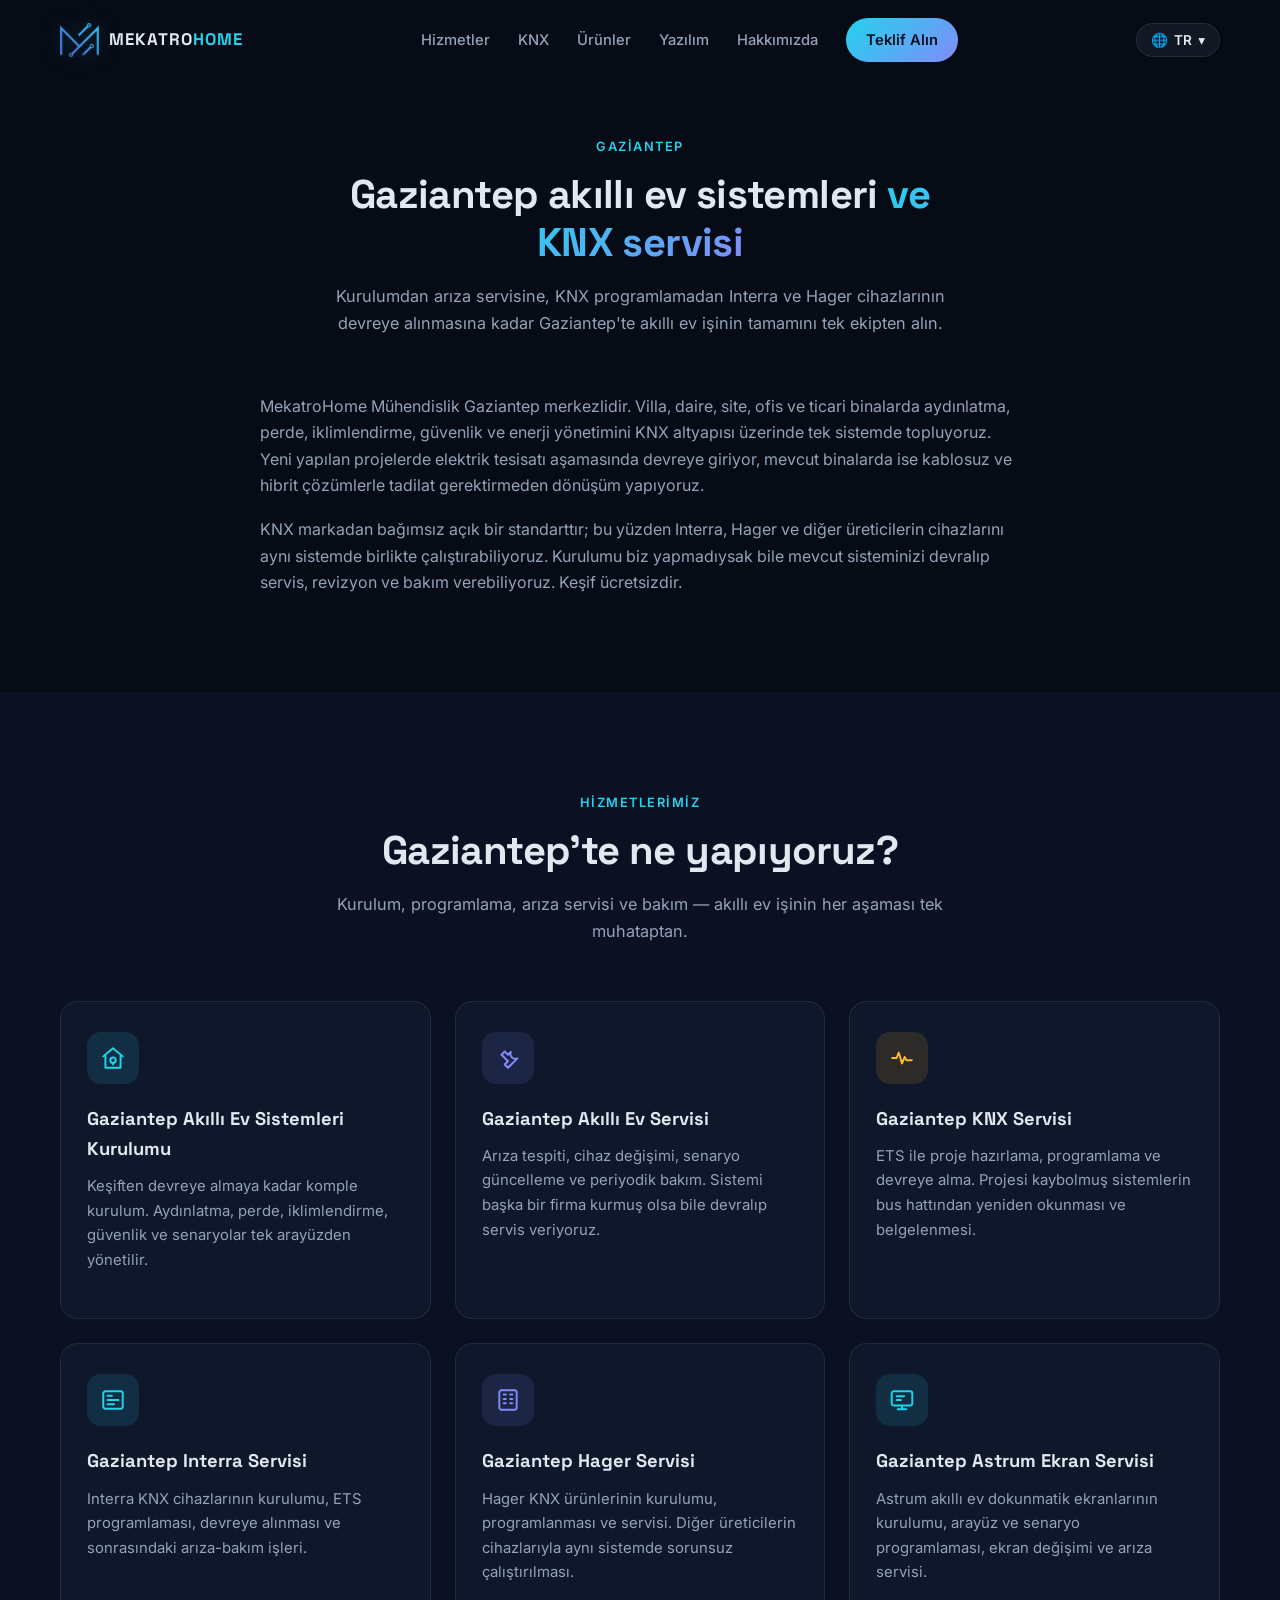
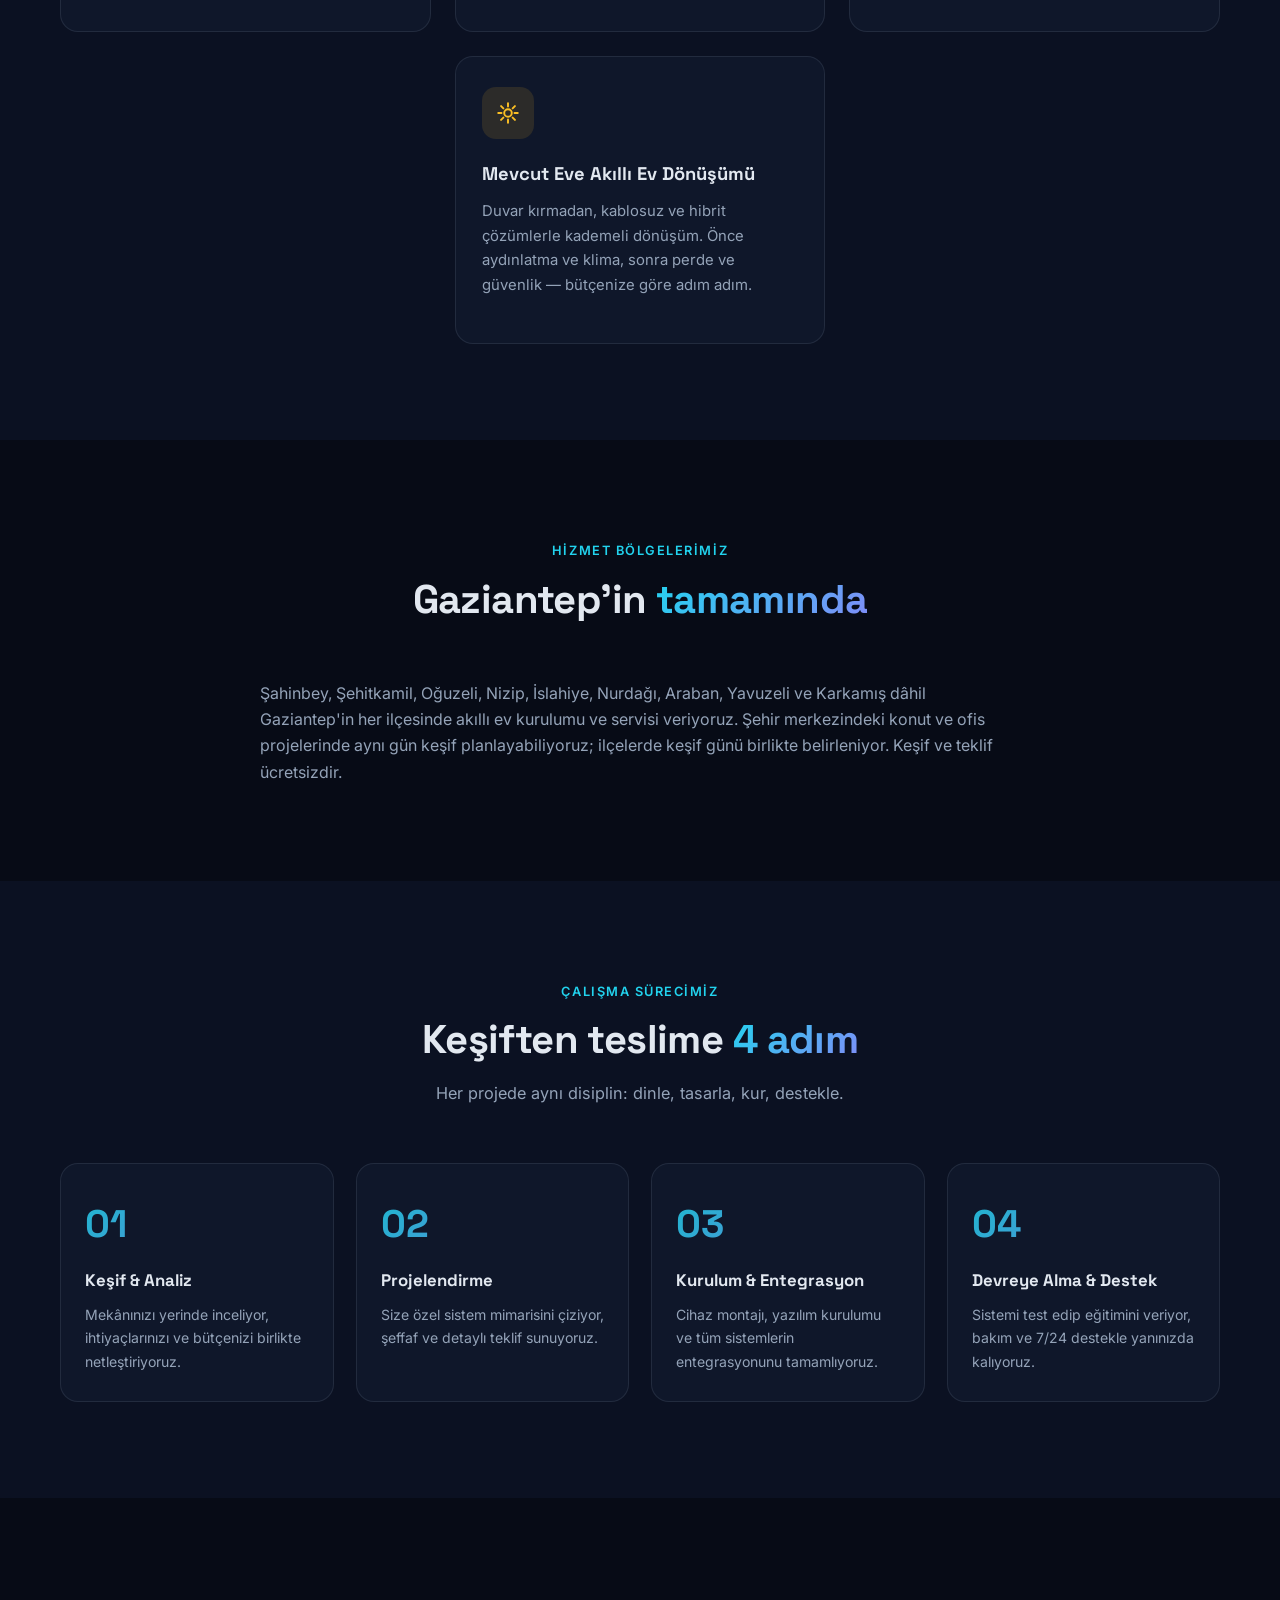
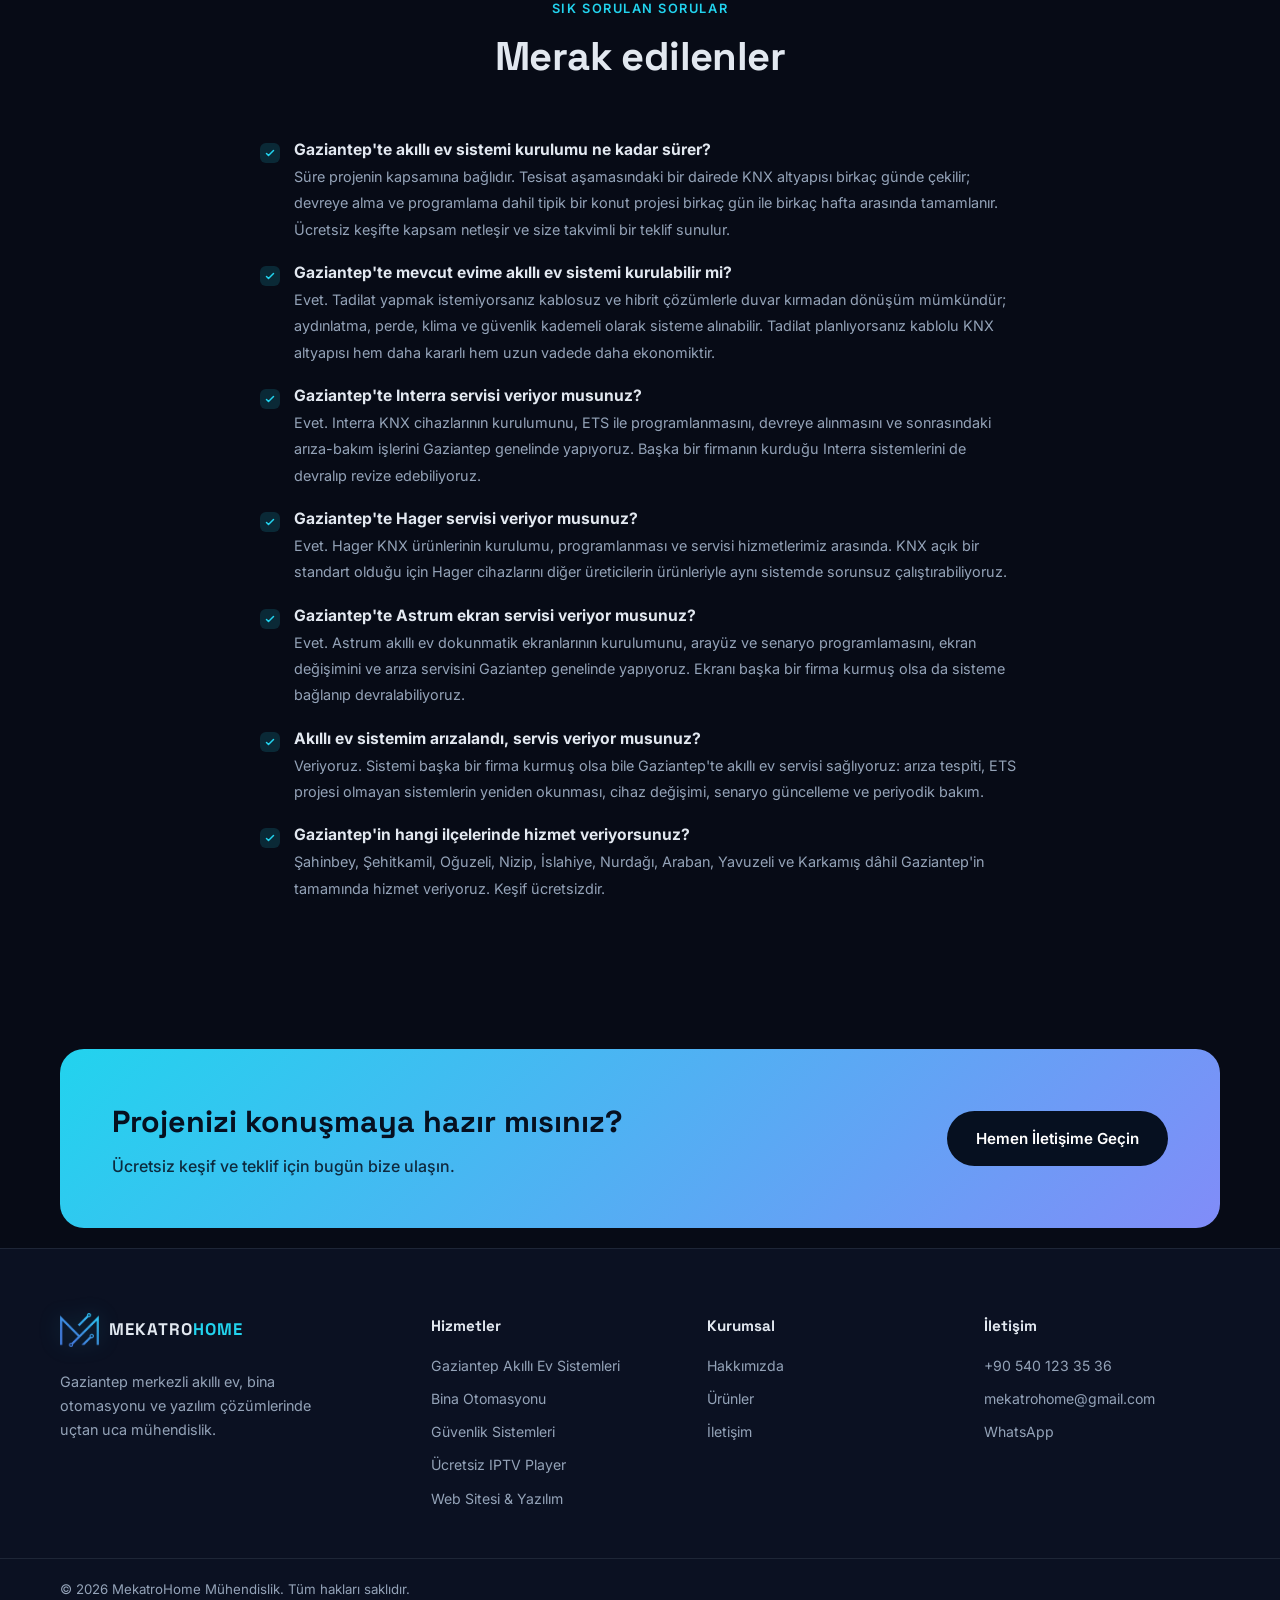
==== commit b7093ae4: "IPTV player iniş sayfası ve MKT Player indirme linkleri eklendi Hedef aramalar: "iptv player", "ücre" ====
--- a/gaziantep-akilli-ev.html
+++ b/gaziantep-akilli-ev.html
@@ -382,7 +382,7 @@
         <a href="gaziantep-akilli-ev.html" data-i18n="foot.l1">Gaziantep Akıllı Ev Sistemleri</a>
         <a href="index.html#hizmetler" data-i18n="foot.l2">Bina Otomasyonu</a>
         <a href="index.html#hizmetler" data-i18n="foot.l3">Güvenlik Sistemleri</a>
-        <a href="urunler.html" data-i18n="nav.urunler">Ürünler</a>
+        <a href="iptv-player.html" data-i18n="foot.l4">Ücretsiz IPTV Player</a>
         <a href="index.html#yazilim" data-i18n="foot.l5">Web Sitesi &amp; Yazılım</a>
       </div>
 
--- a/css/style.css
+++ b/css/style.css
@@ -1025,6 +1025,23 @@
   max-width: 640px;
   margin: 0 auto;
 }
+/* Mağaza indirme butonları (iptv-player.html) */
+.store-links {
+  display: flex;
+  flex-wrap: wrap;
+  justify-content: center;
+  gap: 14px;
+  margin-top: 8px;
+}
+.store-links .btn { margin-top: 0; }
+.store-note {
+  max-width: 640px;
+  margin: 18px auto 40px;
+  text-align: center;
+  color: var(--text-muted);
+  font-size: 0.92rem;
+}
+
 .about-text {
   max-width: 760px;
   margin: 0 auto;
